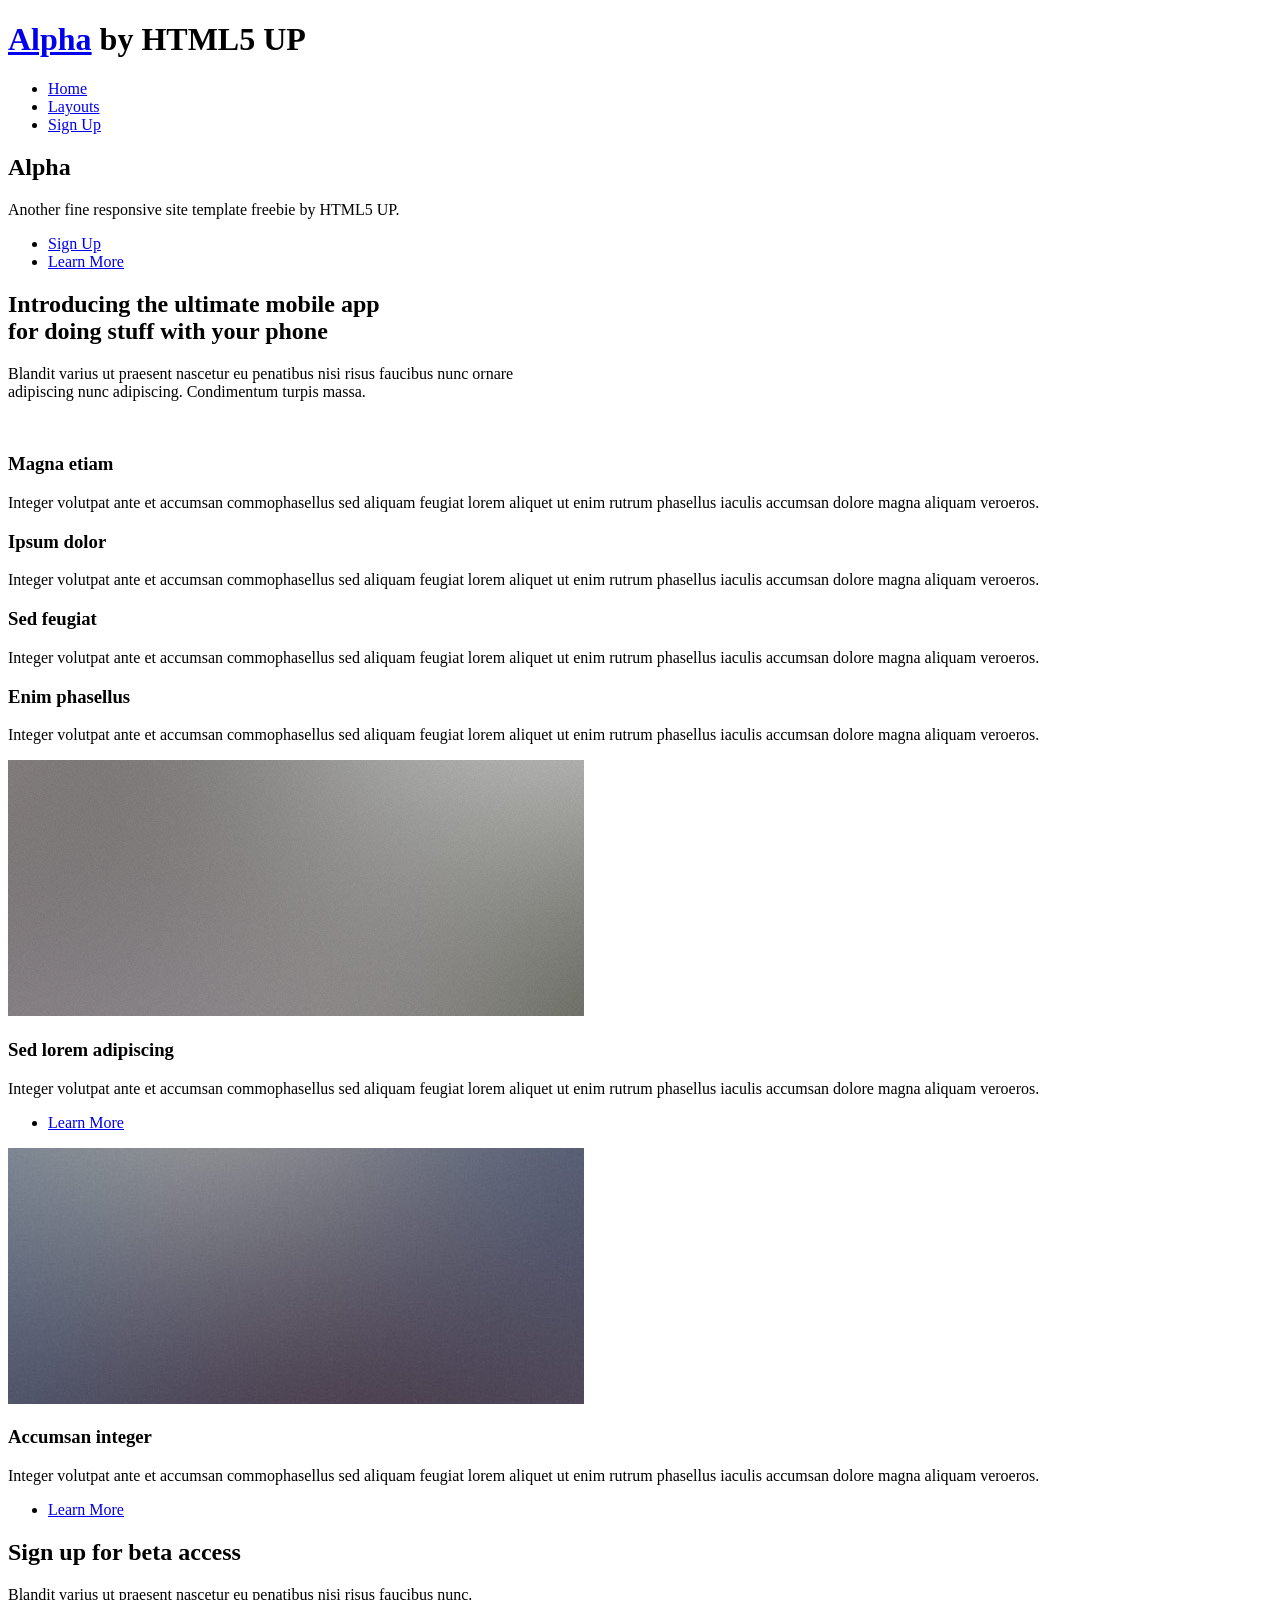
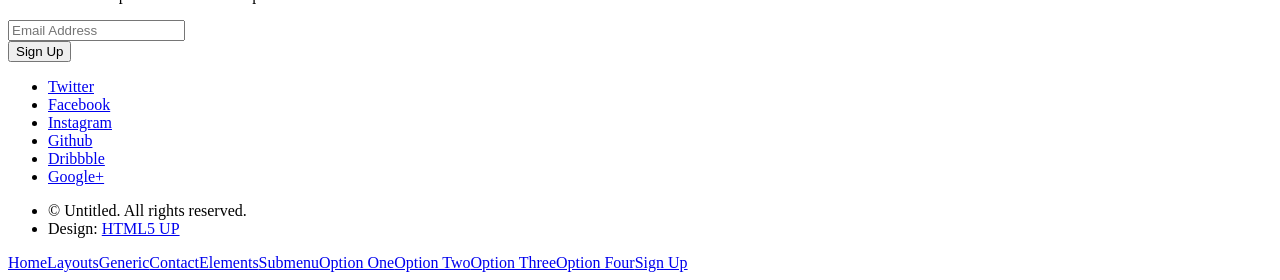
==== portfolio/index.html @ 576a25d3 "adds html5up template" ====
<!DOCTYPE HTML>
<!--
	Alpha by HTML5 UP
	html5up.net | @ajlkn
	Free for personal and commercial use under the CCA 3.0 license (html5up.net/license)
-->
<html>
	<head>
		<title>Alpha by HTML5 UP</title>
		<meta charset="utf-8" />
		<meta name="viewport" content="width=device-width, initial-scale=1, user-scalable=no" />
		<link rel="stylesheet" href="assets/css/main.css" />
	</head>
	<body class="landing is-preload">
		<div id="page-wrapper">

			<!-- Header -->
				<header id="header" class="alt">
					<h1><a href="index.html">Alpha</a> by HTML5 UP</h1>
					<nav id="nav">
						<ul>
							<li><a href="index.html">Home</a></li>
							<li>
								<a href="#" class="icon solid fa-angle-down">Layouts</a>
								<ul>
									<li><a href="generic.html">Generic</a></li>
									<li><a href="contact.html">Contact</a></li>
									<li><a href="elements.html">Elements</a></li>
									<li>
										<a href="#">Submenu</a>
										<ul>
											<li><a href="#">Option One</a></li>
											<li><a href="#">Option Two</a></li>
											<li><a href="#">Option Three</a></li>
											<li><a href="#">Option Four</a></li>
										</ul>
									</li>
								</ul>
							</li>
							<li><a href="#" class="button">Sign Up</a></li>
						</ul>
					</nav>
				</header>

			<!-- Banner -->
				<section id="banner">
					<h2>Alpha</h2>
					<p>Another fine responsive site template freebie by HTML5 UP.</p>
					<ul class="actions special">
						<li><a href="#" class="button primary">Sign Up</a></li>
						<li><a href="#" class="button">Learn More</a></li>
					</ul>
				</section>

			<!-- Main -->
				<section id="main" class="container">

					<section class="box special">
						<header class="major">
							<h2>Introducing the ultimate mobile app
							<br />
							for doing stuff with your phone</h2>
							<p>Blandit varius ut praesent nascetur eu penatibus nisi risus faucibus nunc ornare<br />
							adipiscing nunc adipiscing. Condimentum turpis massa.</p>
						</header>
						<span class="image featured"><img src="images/pic01.jpg" alt="" /></span>
					</section>

					<section class="box special features">
						<div class="features-row">
							<section>
								<span class="icon solid major fa-bolt accent2"></span>
								<h3>Magna etiam</h3>
								<p>Integer volutpat ante et accumsan commophasellus sed aliquam feugiat lorem aliquet ut enim rutrum phasellus iaculis accumsan dolore magna aliquam veroeros.</p>
							</section>
							<section>
								<span class="icon solid major fa-chart-area accent3"></span>
								<h3>Ipsum dolor</h3>
								<p>Integer volutpat ante et accumsan commophasellus sed aliquam feugiat lorem aliquet ut enim rutrum phasellus iaculis accumsan dolore magna aliquam veroeros.</p>
							</section>
						</div>
						<div class="features-row">
							<section>
								<span class="icon solid major fa-cloud accent4"></span>
								<h3>Sed feugiat</h3>
								<p>Integer volutpat ante et accumsan commophasellus sed aliquam feugiat lorem aliquet ut enim rutrum phasellus iaculis accumsan dolore magna aliquam veroeros.</p>
							</section>
							<section>
								<span class="icon solid major fa-lock accent5"></span>
								<h3>Enim phasellus</h3>
								<p>Integer volutpat ante et accumsan commophasellus sed aliquam feugiat lorem aliquet ut enim rutrum phasellus iaculis accumsan dolore magna aliquam veroeros.</p>
							</section>
						</div>
					</section>

					<div class="row">
						<div class="col-6 col-12-narrower">

							<section class="box special">
								<span class="image featured"><img src="images/pic02.jpg" alt="" /></span>
								<h3>Sed lorem adipiscing</h3>
								<p>Integer volutpat ante et accumsan commophasellus sed aliquam feugiat lorem aliquet ut enim rutrum phasellus iaculis accumsan dolore magna aliquam veroeros.</p>
								<ul class="actions special">
									<li><a href="#" class="button alt">Learn More</a></li>
								</ul>
							</section>

						</div>
						<div class="col-6 col-12-narrower">

							<section class="box special">
								<span class="image featured"><img src="images/pic03.jpg" alt="" /></span>
								<h3>Accumsan integer</h3>
								<p>Integer volutpat ante et accumsan commophasellus sed aliquam feugiat lorem aliquet ut enim rutrum phasellus iaculis accumsan dolore magna aliquam veroeros.</p>
								<ul class="actions special">
									<li><a href="#" class="button alt">Learn More</a></li>
								</ul>
							</section>

						</div>
					</div>

				</section>

			<!-- CTA -->
				<section id="cta">

					<h2>Sign up for beta access</h2>
					<p>Blandit varius ut praesent nascetur eu penatibus nisi risus faucibus nunc.</p>

					<form>
						<div class="row gtr-50 gtr-uniform">
							<div class="col-8 col-12-mobilep">
								<input type="email" name="email" id="email" placeholder="Email Address" />
							</div>
							<div class="col-4 col-12-mobilep">
								<input type="submit" value="Sign Up" class="fit" />
							</div>
						</div>
					</form>

				</section>

			<!-- Footer -->
				<footer id="footer">
					<ul class="icons">
						<li><a href="#" class="icon brands fa-twitter"><span class="label">Twitter</span></a></li>
						<li><a href="#" class="icon brands fa-facebook-f"><span class="label">Facebook</span></a></li>
						<li><a href="#" class="icon brands fa-instagram"><span class="label">Instagram</span></a></li>
						<li><a href="#" class="icon brands fa-github"><span class="label">Github</span></a></li>
						<li><a href="#" class="icon brands fa-dribbble"><span class="label">Dribbble</span></a></li>
						<li><a href="#" class="icon brands fa-google-plus"><span class="label">Google+</span></a></li>
					</ul>
					<ul class="copyright">
						<li>&copy; Untitled. All rights reserved.</li><li>Design: <a href="http://html5up.net">HTML5 UP</a></li>
					</ul>
				</footer>

		</div>

		<!-- Scripts -->
			<script src="assets/js/jquery.min.js"></script>
			<script src="assets/js/jquery.dropotron.min.js"></script>
			<script src="assets/js/jquery.scrollex.min.js"></script>
			<script src="assets/js/browser.min.js"></script>
			<script src="assets/js/breakpoints.min.js"></script>
			<script src="assets/js/util.js"></script>
			<script src="assets/js/main.js"></script>

	</body>
</html>
---- portfolio/assets/css/main.css ----
@import url("fontawesome-all.min.css");
@import url("https://fonts.googleapis.com/css?family=Source+Sans+Pro:300,400,300italic,400italic");

/*
	Alpha by HTML5 UP
	html5up.net | @ajlkn
	Free for personal and commercial use under the CCA 3.0 license (html5up.net/license)
*/

/* Reset */

/* Based on meyerweb.com/eric/tools/css/reset (v2.0 | 20110126 | License: public domain) */

	html, body, div, span, applet, object,
	iframe, h1, h2, h3, h4, h5, h6, p, blockquote,
	pre, a, abbr, acronym, address, big, cite,
	code, del, dfn, em, img, ins, kbd, q, s, samp,
	small, strike, strong, sub, sup, tt, var, b,
	u, i, center, dl, dt, dd, ol, ul, li, fieldset,
	form, label, legend, table, caption, tbody,
	tfoot, thead, tr, th, td, article, aside,
	canvas, details, embed, figure, figcaption,
	footer, header, hgroup, menu, nav, output, ruby,
	section, summary, time, mark, audio, video {
		margin: 0;
		padding: 0;
		border: 0;
		font-size: 100%;
		font: inherit;
		vertical-align: baseline;
	}

	article, aside, details, figcaption, figure,
	footer, header, hgroup, menu, nav, section {
		display: block;
	}

	body {
		line-height: 1;
	}

	ol, ul {
		list-style: none;
	}

	blockquote, q {
		quotes: none;
	}

		blockquote:before, blockquote:after, q:before, q:after {
			content: '';
			content: none;
		}

	table {
		border-collapse: collapse;
		border-spacing: 0;
	}

	body {
		-webkit-text-size-adjust: none;
	}

	mark {
		background-color: transparent;
		color: inherit;
	}

	input::-moz-focus-inner {
		border: 0;
		padding: 0;
	}

	input, select, textarea {
		-moz-appearance: none;
		-webkit-appearance: none;
		-ms-appearance: none;
		appearance: none;
	}

/* Basic */

	@-ms-viewport {
		width: device-width;
	}

	body {
		-ms-overflow-style: scrollbar;
	}

	@media screen and (max-width: 480px) {

		html, body {
			min-width: 320px;
		}

	}

	html {
		box-sizing: border-box;
	}

	*, *:before, *:after {
		box-sizing: inherit;
	}

	body {
		background: #f5f5f5;
	}

	body, input, select, textarea {
		color: #777;
		font-family: "Source Sans Pro", sans-serif;
		font-size: 16pt;
		font-weight: 300;
		line-height: 1.65em;
		letter-spacing: -0.015em;
	}

	a {
		-moz-transition: color 0.2s ease-in-out, border-bottom-color 0.2s ease-in-out;
		-webkit-transition: color 0.2s ease-in-out, border-bottom-color 0.2s ease-in-out;
		-ms-transition: color 0.2s ease-in-out, border-bottom-color 0.2s ease-in-out;
		transition: color 0.2s ease-in-out, border-bottom-color 0.2s ease-in-out;
		border-bottom: dotted 1px;
		color: #e89980;
		text-decoration: none;
	}

		a:hover {
			border-bottom-color: transparent;
		}

	strong, b {
		color: #646464;
		font-weight: 400;
	}

	em, i {
		font-style: italic;
	}

	p {
		margin: 0 0 2em 0;
	}

	h1, h2, h3, h4, h5, h6 {
		color: #646464;
		font-weight: 300;
		line-height: 1em;
		margin: 0 0 0.5em 0;
	}

		h1 a, h2 a, h3 a, h4 a, h5 a, h6 a {
			color: inherit;
			text-decoration: none;
		}

	h2 {
		font-size: 2.25em;
		line-height: 1.5em;
		letter-spacing: -0.035em;
	}

	h3 {
		font-size: 1.75em;
		line-height: 1.5em;
		letter-spacing: -0.025em;
	}

	h4 {
		font-size: 1.1em;
		line-height: 1.5em;
		letter-spacing: 0;
	}

	h5 {
		font-size: 0.9em;
		line-height: 1.5em;
		letter-spacing: 0;
	}

	h6 {
		font-size: 0.7em;
		line-height: 1.5em;
		letter-spacing: 0;
	}

	sub {
		font-size: 0.8em;
		position: relative;
		top: 0.5em;
	}

	sup {
		font-size: 0.8em;
		position: relative;
		top: -0.5em;
	}

	hr {
		border: 0;
		border-bottom: solid 2px #e5e5e5;
		margin: 2em 0;
	}

		hr.major {
			margin: 3em 0;
		}

	blockquote {
		border-left: solid 4px #e5e5e5;
		font-style: italic;
		margin: 0 0 2em 0;
		padding: 0.5em 0 0.5em 2em;
	}

	pre {
		-webkit-overflow-scrolling: touch;
		background: #f8f8f8;
		border-radius: 6px;
		border: solid 1px #e5e5e5;
		font-family: monospace;
		font-size: 0.9em;
		line-height: 1.75em;
		margin: 0 0 2em 0;
		overflow-x: auto;
		padding: 1em 1.5em;
	}

	code {
		background: #f8f8f8;
		border-radius: 6px;
		border: solid 1px #e5e5e5;
		font-family: monospace;
		font-size: 0.9em;
		margin: 0 0.25em;
		padding: 0.25em 0.65em;
	}

	.align-left {
		text-align: left;
	}

	.align-center {
		text-align: center;
	}

	.align-right {
		text-align: right;
	}

/* Row */

	.row {
		display: flex;
		flex-wrap: wrap;
		box-sizing: border-box;
		align-items: stretch;
	}

		.row > * {
			box-sizing: border-box;
		}

		.row.gtr-uniform > * > :last-child {
			margin-bottom: 0;
		}

		.row.aln-left {
			justify-content: flex-start;
		}

		.row.aln-center {
			justify-content: center;
		}

		.row.aln-right {
			justify-content: flex-end;
		}

		.row.aln-top {
			align-items: flex-start;
		}

		.row.aln-middle {
			align-items: center;
		}

		.row.aln-bottom {
			align-items: flex-end;
		}

		.row > .imp {
			order: -1;
		}

		.row > .col-1 {
			width: 8.33333%;
		}

		.row > .off-1 {
			margin-left: 8.33333%;
		}

		.row > .col-2 {
			width: 16.66667%;
		}

		.row > .off-2 {
			margin-left: 16.66667%;
		}

		.row > .col-3 {
			width: 25%;
		}

		.row > .off-3 {
			margin-left: 25%;
		}

		.row > .col-4 {
			width: 33.33333%;
		}

		.row > .off-4 {
			margin-left: 33.33333%;
		}

		.row > .col-5 {
			width: 41.66667%;
		}

		.row > .off-5 {
			margin-left: 41.66667%;
		}

		.row > .col-6 {
			width: 50%;
		}

		.row > .off-6 {
			margin-left: 50%;
		}

		.row > .col-7 {
			width: 58.33333%;
		}

		.row > .off-7 {
			margin-left: 58.33333%;
		}

		.row > .col-8 {
			width: 66.66667%;
		}

		.row > .off-8 {
			margin-left: 66.66667%;
		}

		.row > .col-9 {
			width: 75%;
		}

		.row > .off-9 {
			margin-left: 75%;
		}

		.row > .col-10 {
			width: 83.33333%;
		}

		.row > .off-10 {
			margin-left: 83.33333%;
		}

		.row > .col-11 {
			width: 91.66667%;
		}

		.row > .off-11 {
			margin-left: 91.66667%;
		}

		.row > .col-12 {
			width: 100%;
		}

		.row > .off-12 {
			margin-left: 100%;
		}

		.row.gtr-0 {
			margin-top: 0;
			margin-left: 0em;
		}

			.row.gtr-0 > * {
				padding: 0 0 0 0em;
			}

			.row.gtr-0.gtr-uniform {
				margin-top: 0em;
			}

				.row.gtr-0.gtr-uniform > * {
					padding-top: 0em;
				}

		.row.gtr-25 {
			margin-top: 0;
			margin-left: -0.5em;
		}

			.row.gtr-25 > * {
				padding: 0 0 0 0.5em;
			}

			.row.gtr-25.gtr-uniform {
				margin-top: -0.5em;
			}

				.row.gtr-25.gtr-uniform > * {
					padding-top: 0.5em;
				}

		.row.gtr-50 {
			margin-top: 0;
			margin-left: -1em;
		}

			.row.gtr-50 > * {
				padding: 0 0 0 1em;
			}

			.row.gtr-50.gtr-uniform {
				margin-top: -1em;
			}

				.row.gtr-50.gtr-uniform > * {
					padding-top: 1em;
				}

		.row {
			margin-top: 0;
			margin-left: -2em;
		}

			.row > * {
				padding: 0 0 0 2em;
			}

			.row.gtr-uniform {
				margin-top: -2em;
			}

				.row.gtr-uniform > * {
					padding-top: 2em;
				}

		.row.gtr-150 {
			margin-top: 0;
			margin-left: -3em;
		}

			.row.gtr-150 > * {
				padding: 0 0 0 3em;
			}

			.row.gtr-150.gtr-uniform {
				margin-top: -3em;
			}

				.row.gtr-150.gtr-uniform > * {
					padding-top: 3em;
				}

		.row.gtr-200 {
			margin-top: 0;
			margin-left: -4em;
		}

			.row.gtr-200 > * {
				padding: 0 0 0 4em;
			}

			.row.gtr-200.gtr-uniform {
				margin-top: -4em;
			}

				.row.gtr-200.gtr-uniform > * {
					padding-top: 4em;
				}

		@media screen and (max-width: 1680px) {

			.row {
				display: flex;
				flex-wrap: wrap;
				box-sizing: border-box;
				align-items: stretch;
			}

				.row > * {
					box-sizing: border-box;
				}

				.row.gtr-uniform > * > :last-child {
					margin-bottom: 0;
				}

				.row.aln-left {
					justify-content: flex-start;
				}

				.row.aln-center {
					justify-content: center;
				}

				.row.aln-right {
					justify-content: flex-end;
				}

				.row.aln-top {
					align-items: flex-start;
				}

				.row.aln-middle {
					align-items: center;
				}

				.row.aln-bottom {
					align-items: flex-end;
				}

				.row > .imp-wide {
					order: -1;
				}

				.row > .col-1-wide {
					width: 8.33333%;
				}

				.row > .off-1-wide {
					margin-left: 8.33333%;
				}

				.row > .col-2-wide {
					width: 16.66667%;
				}

				.row > .off-2-wide {
					margin-left: 16.66667%;
				}

				.row > .col-3-wide {
					width: 25%;
				}

				.row > .off-3-wide {
					margin-left: 25%;
				}

				.row > .col-4-wide {
					width: 33.33333%;
				}

				.row > .off-4-wide {
					margin-left: 33.33333%;
				}

				.row > .col-5-wide {
					width: 41.66667%;
				}

				.row > .off-5-wide {
					margin-left: 41.66667%;
				}

				.row > .col-6-wide {
					width: 50%;
				}

				.row > .off-6-wide {
					margin-left: 50%;
				}

				.row > .col-7-wide {
					width: 58.33333%;
				}

				.row > .off-7-wide {
					margin-left: 58.33333%;
				}

				.row > .col-8-wide {
					width: 66.66667%;
				}

				.row > .off-8-wide {
					margin-left: 66.66667%;
				}

				.row > .col-9-wide {
					width: 75%;
				}

				.row > .off-9-wide {
					margin-left: 75%;
				}

				.row > .col-10-wide {
					width: 83.33333%;
				}

				.row > .off-10-wide {
					margin-left: 83.33333%;
				}

				.row > .col-11-wide {
					width: 91.66667%;
				}

				.row > .off-11-wide {
					margin-left: 91.66667%;
				}

				.row > .col-12-wide {
					width: 100%;
				}

				.row > .off-12-wide {
					margin-left: 100%;
				}

				.row.gtr-0 {
					margin-top: 0;
					margin-left: 0em;
				}

					.row.gtr-0 > * {
						padding: 0 0 0 0em;
					}

					.row.gtr-0.gtr-uniform {
						margin-top: 0em;
					}

						.row.gtr-0.gtr-uniform > * {
							padding-top: 0em;
						}

				.row.gtr-25 {
					margin-top: 0;
					margin-left: -0.5em;
				}

					.row.gtr-25 > * {
						padding: 0 0 0 0.5em;
					}

					.row.gtr-25.gtr-uniform {
						margin-top: -0.5em;
					}

						.row.gtr-25.gtr-uniform > * {
							padding-top: 0.5em;
						}

				.row.gtr-50 {
					margin-top: 0;
					margin-left: -1em;
				}

					.row.gtr-50 > * {
						padding: 0 0 0 1em;
					}

					.row.gtr-50.gtr-uniform {
						margin-top: -1em;
					}

						.row.gtr-50.gtr-uniform > * {
							padding-top: 1em;
						}

				.row {
					margin-top: 0;
					margin-left: -2em;
				}

					.row > * {
						padding: 0 0 0 2em;
					}

					.row.gtr-uniform {
						margin-top: -2em;
					}

						.row.gtr-uniform > * {
							padding-top: 2em;
						}

				.row.gtr-150 {
					margin-top: 0;
					margin-left: -3em;
				}

					.row.gtr-150 > * {
						padding: 0 0 0 3em;
					}

					.row.gtr-150.gtr-uniform {
						margin-top: -3em;
					}

						.row.gtr-150.gtr-uniform > * {
							padding-top: 3em;
						}

				.row.gtr-200 {
					margin-top: 0;
					margin-left: -4em;
				}

					.row.gtr-200 > * {
						padding: 0 0 0 4em;
					}

					.row.gtr-200.gtr-uniform {
						margin-top: -4em;
					}

						.row.gtr-200.gtr-uniform > * {
							padding-top: 4em;
						}

		}

		@media screen and (max-width: 1280px) {

			.row {
				display: flex;
				flex-wrap: wrap;
				box-sizing: border-box;
				align-items: stretch;
			}

				.row > * {
					box-sizing: border-box;
				}

				.row.gtr-uniform > * > :last-child {
					margin-bottom: 0;
				}

				.row.aln-left {
					justify-content: flex-start;
				}

				.row.aln-center {
					justify-content: center;
				}

				.row.aln-right {
					justify-content: flex-end;
				}

				.row.aln-top {
					align-items: flex-start;
				}

				.row.aln-middle {
					align-items: center;
				}

				.row.aln-bottom {
					align-items: flex-end;
				}

				.row > .imp-normal {
					order: -1;
				}

				.row > .col-1-normal {
					width: 8.33333%;
				}

				.row > .off-1-normal {
					margin-left: 8.33333%;
				}

				.row > .col-2-normal {
					width: 16.66667%;
				}

				.row > .off-2-normal {
					margin-left: 16.66667%;
				}

				.row > .col-3-normal {
					width: 25%;
				}

				.row > .off-3-normal {
					margin-left: 25%;
				}

				.row > .col-4-normal {
					width: 33.33333%;
				}

				.row > .off-4-normal {
					margin-left: 33.33333%;
				}

				.row > .col-5-normal {
					width: 41.66667%;
				}

				.row > .off-5-normal {
					margin-left: 41.66667%;
				}

				.row > .col-6-normal {
					width: 50%;
				}

				.row > .off-6-normal {
					margin-left: 50%;
				}

				.row > .col-7-normal {
					width: 58.33333%;
				}

				.row > .off-7-normal {
					margin-left: 58.33333%;
				}

				.row > .col-8-normal {
					width: 66.66667%;
				}

				.row > .off-8-normal {
					margin-left: 66.66667%;
				}

				.row > .col-9-normal {
					width: 75%;
				}

				.row > .off-9-normal {
					margin-left: 75%;
				}

				.row > .col-10-normal {
					width: 83.33333%;
				}

				.row > .off-10-normal {
					margin-left: 83.33333%;
				}

				.row > .col-11-normal {
					width: 91.66667%;
				}

				.row > .off-11-normal {
					margin-left: 91.66667%;
				}

				.row > .col-12-normal {
					width: 100%;
				}

				.row > .off-12-normal {
					margin-left: 100%;
				}

				.row.gtr-0 {
					margin-top: 0;
					margin-left: 0em;
				}

					.row.gtr-0 > * {
						padding: 0 0 0 0em;
					}

					.row.gtr-0.gtr-uniform {
						margin-top: 0em;
					}

						.row.gtr-0.gtr-uniform > * {
							padding-top: 0em;
						}

				.row.gtr-25 {
					margin-top: 0;
					margin-left: -0.5em;
				}

					.row.gtr-25 > * {
						padding: 0 0 0 0.5em;
					}

					.row.gtr-25.gtr-uniform {
						margin-top: -0.5em;
					}

						.row.gtr-25.gtr-uniform > * {
							padding-top: 0.5em;
						}

				.row.gtr-50 {
					margin-top: 0;
					margin-left: -1em;
				}

					.row.gtr-50 > * {
						padding: 0 0 0 1em;
					}

					.row.gtr-50.gtr-uniform {
						margin-top: -1em;
					}

						.row.gtr-50.gtr-uniform > * {
							padding-top: 1em;
						}

				.row {
					margin-top: 0;
					margin-left: -2em;
				}

					.row > * {
						padding: 0 0 0 2em;
					}

					.row.gtr-uniform {
						margin-top: -2em;
					}

						.row.gtr-uniform > * {
							padding-top: 2em;
						}

				.row.gtr-150 {
					margin-top: 0;
					margin-left: -3em;
				}

					.row.gtr-150 > * {
						padding: 0 0 0 3em;
					}

					.row.gtr-150.gtr-uniform {
						margin-top: -3em;
					}

						.row.gtr-150.gtr-uniform > * {
							padding-top: 3em;
						}

				.row.gtr-200 {
					margin-top: 0;
					margin-left: -4em;
				}

					.row.gtr-200 > * {
						padding: 0 0 0 4em;
					}

					.row.gtr-200.gtr-uniform {
						margin-top: -4em;
					}

						.row.gtr-200.gtr-uniform > * {
							padding-top: 4em;
						}

		}

		@media screen and (max-width: 980px) {

			.row {
				display: flex;
				flex-wrap: wrap;
				box-sizing: border-box;
				align-items: stretch;
			}

				.row > * {
					box-sizing: border-box;
				}

				.row.gtr-uniform > * > :last-child {
					margin-bottom: 0;
				}

				.row.aln-left {
					justify-content: flex-start;
				}

				.row.aln-center {
					justify-content: center;
				}

				.row.aln-right {
					justify-content: flex-end;
				}

				.row.aln-top {
					align-items: flex-start;
				}

				.row.aln-middle {
					align-items: center;
				}

				.row.aln-bottom {
					align-items: flex-end;
				}

				.row > .imp-narrow {
					order: -1;
				}

				.row > .col-1-narrow {
					width: 8.33333%;
				}

				.row > .off-1-narrow {
					margin-left: 8.33333%;
				}

				.row > .col-2-narrow {
					width: 16.66667%;
				}

				.row > .off-2-narrow {
					margin-left: 16.66667%;
				}

				.row > .col-3-narrow {
					width: 25%;
				}

				.row > .off-3-narrow {
					margin-left: 25%;
				}

				.row > .col-4-narrow {
					width: 33.33333%;
				}

				.row > .off-4-narrow {
					margin-left: 33.33333%;
				}

				.row > .col-5-narrow {
					width: 41.66667%;
				}

				.row > .off-5-narrow {
					margin-left: 41.66667%;
				}

				.row > .col-6-narrow {
					width: 50%;
				}

				.row > .off-6-narrow {
					margin-left: 50%;
				}

				.row > .col-7-narrow {
					width: 58.33333%;
				}

				.row > .off-7-narrow {
					margin-left: 58.33333%;
				}

				.row > .col-8-narrow {
					width: 66.66667%;
				}

				.row > .off-8-narrow {
					margin-left: 66.66667%;
				}

				.row > .col-9-narrow {
					width: 75%;
				}

				.row > .off-9-narrow {
					margin-left: 75%;
				}

				.row > .col-10-narrow {
					width: 83.33333%;
				}

				.row > .off-10-narrow {
					margin-left: 83.33333%;
				}

				.row > .col-11-narrow {
					width: 91.66667%;
				}

				.row > .off-11-narrow {
					margin-left: 91.66667%;
				}

				.row > .col-12-narrow {
					width: 100%;
				}

				.row > .off-12-narrow {
					margin-left: 100%;
				}

				.row.gtr-0 {
					margin-top: 0;
					margin-left: 0em;
				}

					.row.gtr-0 > * {
						padding: 0 0 0 0em;
					}

					.row.gtr-0.gtr-uniform {
						margin-top: 0em;
					}

						.row.gtr-0.gtr-uniform > * {
							padding-top: 0em;
						}

				.row.gtr-25 {
					margin-top: 0;
					margin-left: -0.5em;
				}

					.row.gtr-25 > * {
						padding: 0 0 0 0.5em;
					}

					.row.gtr-25.gtr-uniform {
						margin-top: -0.5em;
					}

						.row.gtr-25.gtr-uniform > * {
							padding-top: 0.5em;
						}

				.row.gtr-50 {
					margin-top: 0;
					margin-left: -1em;
				}

					.row.gtr-50 > * {
						padding: 0 0 0 1em;
					}

					.row.gtr-50.gtr-uniform {
						margin-top: -1em;
					}

						.row.gtr-50.gtr-uniform > * {
							padding-top: 1em;
						}

				.row {
					margin-top: 0;
					margin-left: -2em;
				}

					.row > * {
						padding: 0 0 0 2em;
					}

					.row.gtr-uniform {
						margin-top: -2em;
					}

						.row.gtr-uniform > * {
							padding-top: 2em;
						}

				.row.gtr-150 {
					margin-top: 0;
					margin-left: -3em;
				}

					.row.gtr-150 > * {
						padding: 0 0 0 3em;
					}

					.row.gtr-150.gtr-uniform {
						margin-top: -3em;
					}

						.row.gtr-150.gtr-uniform > * {
							padding-top: 3em;
						}

				.row.gtr-200 {
					margin-top: 0;
					margin-left: -4em;
				}

					.row.gtr-200 > * {
						padding: 0 0 0 4em;
					}

					.row.gtr-200.gtr-uniform {
						margin-top: -4em;
					}

						.row.gtr-200.gtr-uniform > * {
							padding-top: 4em;
						}

		}

		@media screen and (max-width: 840px) {

			.row {
				display: flex;
				flex-wrap: wrap;
				box-sizing: border-box;
				align-items: stretch;
			}

				.row > * {
					box-sizing: border-box;
				}

				.row.gtr-uniform > * > :last-child {
					margin-bottom: 0;
				}

				.row.aln-left {
					justify-content: flex-start;
				}

				.row.aln-center {
					justify-content: center;
				}

				.row.aln-right {
					justify-content: flex-end;
				}

				.row.aln-top {
					align-items: flex-start;
				}

				.row.aln-middle {
					align-items: center;
				}

				.row.aln-bottom {
					align-items: flex-end;
				}

				.row > .imp-narrower {
					order: -1;
				}

				.row > .col-1-narrower {
					width: 8.33333%;
				}

				.row > .off-1-narrower {
					margin-left: 8.33333%;
				}

				.row > .col-2-narrower {
					width: 16.66667%;
				}

				.row > .off-2-narrower {
					margin-left: 16.66667%;
				}

				.row > .col-3-narrower {
					width: 25%;
				}

				.row > .off-3-narrower {
					margin-left: 25%;
				}

				.row > .col-4-narrower {
					width: 33.33333%;
				}

				.row > .off-4-narrower {
					margin-left: 33.33333%;
				}

				.row > .col-5-narrower {
					width: 41.66667%;
				}

				.row > .off-5-narrower {
					margin-left: 41.66667%;
				}

				.row > .col-6-narrower {
					width: 50%;
				}

				.row > .off-6-narrower {
					margin-left: 50%;
				}

				.row > .col-7-narrower {
					width: 58.33333%;
				}

				.row > .off-7-narrower {
					margin-left: 58.33333%;
				}

				.row > .col-8-narrower {
					width: 66.66667%;
				}

				.row > .off-8-narrower {
					margin-left: 66.66667%;
				}

				.row > .col-9-narrower {
					width: 75%;
				}

				.row > .off-9-narrower {
					margin-left: 75%;
				}

				.row > .col-10-narrower {
					width: 83.33333%;
				}

				.row > .off-10-narrower {
					margin-left: 83.33333%;
				}

				.row > .col-11-narrower {
					width: 91.66667%;
				}

				.row > .off-11-narrower {
					margin-left: 91.66667%;
				}

				.row > .col-12-narrower {
					width: 100%;
				}

				.row > .off-12-narrower {
					margin-left: 100%;
				}

				.row.gtr-0 {
					margin-top: 0;
					margin-left: 0em;
				}

					.row.gtr-0 > * {
						padding: 0 0 0 0em;
					}

					.row.gtr-0.gtr-uniform {
						margin-top: 0em;
					}

						.row.gtr-0.gtr-uniform > * {
							padding-top: 0em;
						}

				.row.gtr-25 {
					margin-top: 0;
					margin-left: -0.5em;
				}

					.row.gtr-25 > * {
						padding: 0 0 0 0.5em;
					}

					.row.gtr-25.gtr-uniform {
						margin-top: -0.5em;
					}

						.row.gtr-25.gtr-uniform > * {
							padding-top: 0.5em;
						}

				.row.gtr-50 {
					margin-top: 0;
					margin-left: -1em;
				}

					.row.gtr-50 > * {
						padding: 0 0 0 1em;
					}

					.row.gtr-50.gtr-uniform {
						margin-top: -1em;
					}

						.row.gtr-50.gtr-uniform > * {
							padding-top: 1em;
						}

				.row {
					margin-top: 0;
					margin-left: -2em;
				}

					.row > * {
						padding: 0 0 0 2em;
					}

					.row.gtr-uniform {
						margin-top: -2em;
					}

						.row.gtr-uniform > * {
							padding-top: 2em;
						}

				.row.gtr-150 {
					margin-top: 0;
					margin-left: -3em;
				}

					.row.gtr-150 > * {
						padding: 0 0 0 3em;
					}

					.row.gtr-150.gtr-uniform {
						margin-top: -3em;
					}

						.row.gtr-150.gtr-uniform > * {
							padding-top: 3em;
						}

				.row.gtr-200 {
					margin-top: 0;
					margin-left: -4em;
				}

					.row.gtr-200 > * {
						padding: 0 0 0 4em;
					}

					.row.gtr-200.gtr-uniform {
						margin-top: -4em;
					}

						.row.gtr-200.gtr-uniform > * {
							padding-top: 4em;
						}

		}

		@media screen and (max-width: 736px) {

			.row {
				display: flex;
				flex-wrap: wrap;
				box-sizing: border-box;
				align-items: stretch;
			}

				.row > * {
					box-sizing: border-box;
				}

				.row.gtr-uniform > * > :last-child {
					margin-bottom: 0;
				}

				.row.aln-left {
					justify-content: flex-start;
				}

				.row.aln-center {
					justify-content: center;
				}

				.row.aln-right {
					justify-content: flex-end;
				}

				.row.aln-top {
					align-items: flex-start;
				}

				.row.aln-middle {
					align-items: center;
				}

				.row.aln-bottom {
					align-items: flex-end;
				}

				.row > .imp-mobile {
					order: -1;
				}

				.row > .col-1-mobile {
					width: 8.33333%;
				}

				.row > .off-1-mobile {
					margin-left: 8.33333%;
				}

				.row > .col-2-mobile {
					width: 16.66667%;
				}

				.row > .off-2-mobile {
					margin-left: 16.66667%;
				}

				.row > .col-3-mobile {
					width: 25%;
				}

				.row > .off-3-mobile {
					margin-left: 25%;
				}

				.row > .col-4-mobile {
					width: 33.33333%;
				}

				.row > .off-4-mobile {
					margin-left: 33.33333%;
				}

				.row > .col-5-mobile {
					width: 41.66667%;
				}

				.row > .off-5-mobile {
					margin-left: 41.66667%;
				}

				.row > .col-6-mobile {
					width: 50%;
				}

				.row > .off-6-mobile {
					margin-left: 50%;
				}

				.row > .col-7-mobile {
					width: 58.33333%;
				}

				.row > .off-7-mobile {
					margin-left: 58.33333%;
				}

				.row > .col-8-mobile {
					width: 66.66667%;
				}

				.row > .off-8-mobile {
					margin-left: 66.66667%;
				}

				.row > .col-9-mobile {
					width: 75%;
				}

				.row > .off-9-mobile {
					margin-left: 75%;
				}

				.row > .col-10-mobile {
					width: 83.33333%;
				}

				.row > .off-10-mobile {
					margin-left: 83.33333%;
				}

				.row > .col-11-mobile {
					width: 91.66667%;
				}

				.row > .off-11-mobile {
					margin-left: 91.66667%;
				}

				.row > .col-12-mobile {
					width: 100%;
				}

				.row > .off-12-mobile {
					margin-left: 100%;
				}

				.row.gtr-0 {
					margin-top: 0;
					margin-left: 0em;
				}

					.row.gtr-0 > * {
						padding: 0 0 0 0em;
					}

					.row.gtr-0.gtr-uniform {
						margin-top: 0em;
					}

						.row.gtr-0.gtr-uniform > * {
							padding-top: 0em;
						}

				.row.gtr-25 {
					margin-top: 0;
					margin-left: -0.5em;
				}

					.row.gtr-25 > * {
						padding: 0 0 0 0.5em;
					}

					.row.gtr-25.gtr-uniform {
						margin-top: -0.5em;
					}

						.row.gtr-25.gtr-uniform > * {
							padding-top: 0.5em;
						}

				.row.gtr-50 {
					margin-top: 0;
					margin-left: -1em;
				}

					.row.gtr-50 > * {
						padding: 0 0 0 1em;
					}

					.row.gtr-50.gtr-uniform {
						margin-top: -1em;
					}

						.row.gtr-50.gtr-uniform > * {
							padding-top: 1em;
						}

				.row {
					margin-top: 0;
					margin-left: -2em;
				}

					.row > * {
						padding: 0 0 0 2em;
					}

					.row.gtr-uniform {
						margin-top: -2em;
					}

						.row.gtr-uniform > * {
							padding-top: 2em;
						}

				.row.gtr-150 {
					margin-top: 0;
					margin-left: -3em;
				}

					.row.gtr-150 > * {
						padding: 0 0 0 3em;
					}

					.row.gtr-150.gtr-uniform {
						margin-top: -3em;
					}

						.row.gtr-150.gtr-uniform > * {
							padding-top: 3em;
						}

				.row.gtr-200 {
					margin-top: 0;
					margin-left: -4em;
				}

					.row.gtr-200 > * {
						padding: 0 0 0 4em;
					}

					.row.gtr-200.gtr-uniform {
						margin-top: -4em;
					}

						.row.gtr-200.gtr-uniform > * {
							padding-top: 4em;
						}

		}

		@media screen and (max-width: 480px) {

			.row {
				display: flex;
				flex-wrap: wrap;
				box-sizing: border-box;
				align-items: stretch;
			}

				.row > * {
					box-sizing: border-box;
				}

				.row.gtr-uniform > * > :last-child {
					margin-bottom: 0;
				}

				.row.aln-left {
					justify-content: flex-start;
				}

				.row.aln-center {
					justify-content: center;
				}

				.row.aln-right {
					justify-content: flex-end;
				}

				.row.aln-top {
					align-items: flex-start;
				}

				.row.aln-middle {
					align-items: center;
				}

				.row.aln-bottom {
					align-items: flex-end;
				}

				.row > .imp-mobilep {
					order: -1;
				}

				.row > .col-1-mobilep {
					width: 8.33333%;
				}

				.row > .off-1-mobilep {
					margin-left: 8.33333%;
				}

				.row > .col-2-mobilep {
					width: 16.66667%;
				}

				.row > .off-2-mobilep {
					margin-left: 16.66667%;
				}

				.row > .col-3-mobilep {
					width: 25%;
				}

				.row > .off-3-mobilep {
					margin-left: 25%;
				}

				.row > .col-4-mobilep {
					width: 33.33333%;
				}

				.row > .off-4-mobilep {
					margin-left: 33.33333%;
				}

				.row > .col-5-mobilep {
					width: 41.66667%;
				}

				.row > .off-5-mobilep {
					margin-left: 41.66667%;
				}

				.row > .col-6-mobilep {
					width: 50%;
				}

				.row > .off-6-mobilep {
					margin-left: 50%;
				}

				.row > .col-7-mobilep {
					width: 58.33333%;
				}

				.row > .off-7-mobilep {
					margin-left: 58.33333%;
				}

				.row > .col-8-mobilep {
					width: 66.66667%;
				}

				.row > .off-8-mobilep {
					margin-left: 66.66667%;
				}

				.row > .col-9-mobilep {
					width: 75%;
				}

				.row > .off-9-mobilep {
					margin-left: 75%;
				}

				.row > .col-10-mobilep {
					width: 83.33333%;
				}

				.row > .off-10-mobilep {
					margin-left: 83.33333%;
				}

				.row > .col-11-mobilep {
					width: 91.66667%;
				}

				.row > .off-11-mobilep {
					margin-left: 91.66667%;
				}

				.row > .col-12-mobilep {
					width: 100%;
				}

				.row > .off-12-mobilep {
					margin-left: 100%;
				}

				.row.gtr-0 {
					margin-top: 0;
					margin-left: 0em;
				}

					.row.gtr-0 > * {
						padding: 0 0 0 0em;
					}

					.row.gtr-0.gtr-uniform {
						margin-top: 0em;
					}

						.row.gtr-0.gtr-uniform > * {
							padding-top: 0em;
						}

				.row.gtr-25 {
					margin-top: 0;
					margin-left: -0.5em;
				}

					.row.gtr-25 > * {
						padding: 0 0 0 0.5em;
					}

					.row.gtr-25.gtr-uniform {
						margin-top: -0.5em;
					}

						.row.gtr-25.gtr-uniform > * {
							padding-top: 0.5em;
						}

				.row.gtr-50 {
					margin-top: 0;
					margin-left: -1em;
				}

					.row.gtr-50 > * {
						padding: 0 0 0 1em;
					}

					.row.gtr-50.gtr-uniform {
						margin-top: -1em;
					}

						.row.gtr-50.gtr-uniform > * {
							padding-top: 1em;
						}

				.row {
					margin-top: 0;
					margin-left: -2em;
				}

					.row > * {
						padding: 0 0 0 2em;
					}

					.row.gtr-uniform {
						margin-top: -2em;
					}

						.row.gtr-uniform > * {
							padding-top: 2em;
						}

				.row.gtr-150 {
					margin-top: 0;
					margin-left: -3em;
				}

					.row.gtr-150 > * {
						padding: 0 0 0 3em;
					}

					.row.gtr-150.gtr-uniform {
						margin-top: -3em;
					}

						.row.gtr-150.gtr-uniform > * {
							padding-top: 3em;
						}

				.row.gtr-200 {
					margin-top: 0;
					margin-left: -4em;
				}

					.row.gtr-200 > * {
						padding: 0 0 0 4em;
					}

					.row.gtr-200.gtr-uniform {
						margin-top: -4em;
					}

						.row.gtr-200.gtr-uniform > * {
							padding-top: 4em;
						}

		}

/* Container */

	.container {
		margin: 0 auto;
		max-width: calc(100% - 5em);
		width: 60em;
	}

		.container.xsmall {
			width: 15em;
		}

		.container.small {
			width: 30em;
		}

		.container.medium {
			width: 45em;
		}

		.container.large {
			width: 75em;
		}

		.container.xlarge {
			width: 90em;
		}

		.container.max {
			width: 100%;
		}

		@media screen and (max-width: 840px) {

			.container {
				width: 100% !important;
			}

		}

		@media screen and (max-width: 736px) {

			.container {
				max-width: 100%;
			}

		}

/* Section/Article */

	section.special, article.special {
		text-align: center;
	}

	header p {
		color: #999;
		position: relative;
		margin: 0 0 1.5em 0;
		font-style: italic;
	}

	header h2 + p {
		font-size: 1.25em;
		margin-top: -1em;
		line-height: 1.5em;
	}

	header h3 + p {
		font-size: 1.1em;
		margin-top: -0.85em;
		line-height: 1.5em;
	}

	header h4 + p,
	header h5 + p,
	header h6 + p {
		font-size: 0.8em;
		margin-top: -0.5em;
		line-height: 1.5em;
	}

	header.major {
		padding: 1em 0;
		text-align: center;
	}

		header.major h2 {
			margin: 0;
		}

		header.major p {
			display: inline-block;
			border-top: solid 2px #e5e5e5;
			color: #777;
			margin: 1.5em 0 0 0;
			padding: 1.5em 0 0 0;
			font-style: normal;
		}

/* Form */

	form {
		margin: 0 0 2em 0;
	}

	label {
		color: #646464;
		display: block;
		font-size: 0.9em;
		font-weight: 300;
		margin: 0 0 1em 0;
	}

	input[type="text"],
	input[type="password"],
	input[type="email"],
	select,
	textarea {
		-moz-appearance: none;
		-webkit-appearance: none;
		-ms-appearance: none;
		appearance: none;
		background-color: #f8f8f8;
		border-radius: 6px;
		border: solid 1px #e5e5e5;
		color: inherit;
		display: block;
		outline: 0;
		padding: 0 1em;
		text-decoration: none;
		width: 100%;
	}

		input[type="text"]:invalid,
		input[type="password"]:invalid,
		input[type="email"]:invalid,
		select:invalid,
		textarea:invalid {
			box-shadow: none;
		}

		input[type="text"]:focus,
		input[type="password"]:focus,
		input[type="email"]:focus,
		select:focus,
		textarea:focus {
			border-color: #e89980;
			box-shadow: 0 0 0 2px #e89980;
		}

	select {
		background-image: url("data:image/svg+xml;charset=utf8,%3Csvg xmlns='http://www.w3.org/2000/svg' width='40' height='40' preserveAspectRatio='none' viewBox='0 0 40 40'%3E%3Cpath d='M9.4,12.3l10.4,10.4l10.4-10.4c0.2-0.2,0.5-0.4,0.9-0.4c0.3,0,0.6,0.1,0.9,0.4l3.3,3.3c0.2,0.2,0.4,0.5,0.4,0.9 c0,0.4-0.1,0.6-0.4,0.9L20.7,31.9c-0.2,0.2-0.5,0.4-0.9,0.4c-0.3,0-0.6-0.1-0.9-0.4L4.3,17.3c-0.2-0.2-0.4-0.5-0.4-0.9 c0-0.4,0.1-0.6,0.4-0.9l3.3-3.3c0.2-0.2,0.5-0.4,0.9-0.4S9.1,12.1,9.4,12.3z' fill='%23e5e5e5' /%3E%3C/svg%3E");
		background-size: 1.25em;
		background-repeat: no-repeat;
		background-position: calc(100% - 1em) center;
		height: 3em;
		padding-right: 3em;
		text-overflow: ellipsis;
	}

		select option {
			color: #777;
			background-color: #f5f5f5;
		}

		select:focus::-ms-value {
			background-color: transparent;
		}

		select::-ms-expand {
			display: none;
		}

	input[type="text"],
	input[type="password"],
	input[type="email"],
	select {
		height: 3em;
	}

	textarea {
		padding: 0.75em 1em;
	}

	input[type="checkbox"],
	input[type="radio"] {
		-moz-appearance: none;
		-webkit-appearance: none;
		-ms-appearance: none;
		appearance: none;
		display: block;
		float: left;
		margin-right: -2em;
		opacity: 0;
		width: 1em;
		z-index: -1;
	}

		input[type="checkbox"] + label,
		input[type="radio"] + label {
			text-decoration: none;
			color: #777;
			cursor: pointer;
			display: inline-block;
			font-size: 1em;
			font-weight: 300;
			padding-left: 2.55em;
			padding-right: 0.75em;
			position: relative;
		}

			input[type="checkbox"] + label:before,
			input[type="radio"] + label:before {
				-moz-osx-font-smoothing: grayscale;
				-webkit-font-smoothing: antialiased;
				display: inline-block;
				font-style: normal;
				font-variant: normal;
				text-rendering: auto;
				line-height: 1;
				text-transform: none !important;
				font-family: 'Font Awesome 5 Free';
				font-weight: 900;
			}

			input[type="checkbox"] + label:before,
			input[type="radio"] + label:before {
				background: #f8f8f8;
				border-radius: 6px;
				border: solid 1px #e5e5e5;
				content: '';
				display: inline-block;
				font-size: 0.8em;
				height: 2.25em;
				left: 0;
				line-height: 2.25em;
				position: absolute;
				text-align: center;
				top: 0;
				width: 2.25em;
			}

		input[type="checkbox"]:checked + label:before,
		input[type="radio"]:checked + label:before {
			background: #666;
			border-color: #666;
			color: #ffffff;
			content: '\f00c';
		}

		input[type="checkbox"]:focus + label:before,
		input[type="radio"]:focus + label:before {
			border-color: #e89980;
			box-shadow: 0 0 0 1px #e89980;
		}

	input[type="checkbox"] + label:before {
		border-radius: 6px;
	}

	input[type="radio"] + label:before {
		border-radius: 100%;
	}

	::-webkit-input-placeholder {
		color: #999 !important;
		opacity: 1.0;
	}

	:-moz-placeholder {
		color: #999 !important;
		opacity: 1.0;
	}

	::-moz-placeholder {
		color: #999 !important;
		opacity: 1.0;
	}

	:-ms-input-placeholder {
		color: #999 !important;
		opacity: 1.0;
	}

/* Box */

	.box {
		background: #fff;
		border-radius: 6px;
		box-shadow: 0 2px 0 0 #e5e5e5;
		margin: 0 0 2em 0;
		padding: 3em;
	}

		.box > :last-child {
			margin-bottom: 0;
		}

		.box.alt {
			background: none !important;
			border-radius: 0 !important;
			box-shadow: none !important;
			margin: 0 0 2em 0;
			padding: 0 !important;
		}

		.box.features .features-row {
			border-top: solid 2px #e5e5e5;
			position: relative;
		}

			.box.features .features-row:after {
				clear: both;
				content: '';
				display: block;
			}

			.box.features .features-row section {
				float: left;
				padding: 3em;
				width: 50%;
			}

				.box.features .features-row section :last-child {
					margin-bottom: 0;
				}

				.box.features .features-row section:nth-child(2n) {
					padding-right: 0;
				}

					.box.features .features-row section:nth-child(2n):before {
						background: #e5e5e5;
						content: '';
						display: block;
						height: 100%;
						margin-left: -3em;
						position: absolute;
						top: 0;
						width: 2px;
					}

				.box.features .features-row section:nth-child(2n-1) {
					padding-left: 0;
				}

			.box.features .features-row:first-child {
				border-top: 0;
			}

				.box.features .features-row:first-child section {
					padding-top: 0;
				}

			.box.features .features-row:last-child {
				padding-bottom: 0;
			}

				.box.features .features-row:last-child section {
					padding-bottom: 0;
				}

		.box.special {
			text-align: center;
		}

		.box .image.featured {
			border-radius: 0;
			display: block;
			margin: 3em 0 3em -3em;
			position: relative;
			width: calc(100% + 6em);
		}

			.box .image.featured img {
				border-radius: 0;
				display: block;
				width: 100%;
			}

			.box .image.featured:first-child {
				border-radius: 6px 6px 0 0;
				margin-bottom: 3em;
				margin-top: -3em;
			}

				.box .image.featured:first-child img {
					border-radius: 6px 6px 0 0;
				}

			.box .image.featured:last-child {
				border-radius: 0 0 6px 6px;
				margin-bottom: -3em;
				margin-top: 3em;
			}

				.box .image.featured:last-child img {
					border-radius: 0 0 6px 6px;
				}

/* Icon */

	.icon {
		text-decoration: none;
		border-bottom: none;
		position: relative;
	}

		.icon:before {
			-moz-osx-font-smoothing: grayscale;
			-webkit-font-smoothing: antialiased;
			display: inline-block;
			font-style: normal;
			font-variant: normal;
			text-rendering: auto;
			line-height: 1;
			text-transform: none !important;
			font-family: 'Font Awesome 5 Free';
			font-weight: 400;
		}

		.icon > .label {
			display: none;
		}

		.icon:before {
			line-height: inherit;
		}

		.icon.solid:before {
			font-weight: 900;
		}

		.icon.brands:before {
			font-family: 'Font Awesome 5 Brands';
		}

		.icon.major {
			background: #666;
			border-radius: 100%;
			color: #ffffff;
			cursor: default;
			display: inline-block;
			height: 5.5em;
			line-height: 5.5em;
			margin: 0 0 2em 0;
			width: 5.5em;
		}

			.icon.major:before {
				font-size: 2.5em;
			}

			.icon.major.accent1 {
				background: #666;
				color: #ffffff;
			}

			.icon.major.accent2 {
				background: #e89980;
				color: #ffffff;
			}

			.icon.major.accent3 {
				background: #7fcdb8;
				color: #ffffff;
			}

			.icon.major.accent4 {
				background: #90b0ba;
				color: #ffffff;
			}

			.icon.major.accent5 {
				background: #e5cb95;
				color: #ffffff;
			}

/* Image */

	.image {
		border-radius: 6px;
		border: 0;
		display: inline-block;
		position: relative;
	}

		.image img {
			border-radius: 6px;
			display: block;
		}

		.image.left {
			float: left;
			padding: 0 1.5em 1em 0;
			top: 0.25em;
		}

		.image.right {
			float: right;
			padding: 0 0 1em 1.5em;
			top: 0.25em;
		}

		.image.fit {
			display: block;
			margin: 0 0 2em 0;
			width: 100%;
		}

			.image.fit img {
				display: block;
				width: 100%;
			}

/* List */

	ol {
		list-style: decimal;
		margin: 0 0 2em 0;
		padding-left: 1.25em;
	}

		ol li {
			padding-left: 0.25em;
		}

	ul {
		list-style: disc;
		margin: 0 0 2em 0;
		padding-left: 1em;
	}

		ul li {
			padding-left: 0.5em;
		}

		ul.alt {
			list-style: none;
			padding-left: 0;
		}

			ul.alt li {
				border-top: solid 1px #e5e5e5;
				padding: 0.5em 0;
			}

				ul.alt li:first-child {
					border-top: 0;
					padding-top: 0;
				}

		ul.icons {
			cursor: default;
			list-style: none;
			padding-left: 0;
		}

			ul.icons li {
				display: inline-block;
				padding: 0 1.25em 0 0;
			}

				ul.icons li:last-child {
					padding-right: 0;
				}

				ul.icons li .icon {
					color: inherit;
				}

					ul.icons li .icon:before {
						font-size: 1.75em;
					}

	dl {
		margin: 0 0 2em 0;
	}

/* Actions */

	ul.actions {
		display: -moz-flex;
		display: -webkit-flex;
		display: -ms-flex;
		display: flex;
		cursor: default;
		list-style: none;
		margin-left: -1em;
		padding-left: 0;
	}

		ul.actions li {
			padding: 0 0 0 1em;
			vertical-align: middle;
		}

		ul.actions.special {
			-moz-justify-content: center;
			-webkit-justify-content: center;
			-ms-justify-content: center;
			justify-content: center;
			width: 100%;
			margin-left: 0;
		}

			ul.actions.special li:first-child {
				padding-left: 0;
			}

		ul.actions.stacked {
			-moz-flex-direction: column;
			-webkit-flex-direction: column;
			-ms-flex-direction: column;
			flex-direction: column;
			margin-left: 0;
		}

			ul.actions.stacked li {
				padding: 1.3em 0 0 0;
			}

				ul.actions.stacked li:first-child {
					padding-top: 0;
				}

		ul.actions.fit {
			width: calc(100% + 1em);
		}

			ul.actions.fit li {
				-moz-flex-grow: 1;
				-webkit-flex-grow: 1;
				-ms-flex-grow: 1;
				flex-grow: 1;
				-moz-flex-shrink: 1;
				-webkit-flex-shrink: 1;
				-ms-flex-shrink: 1;
				flex-shrink: 1;
				width: 100%;
			}

				ul.actions.fit li > * {
					width: 100%;
				}

			ul.actions.fit.stacked {
				width: 100%;
			}

		@media screen and (max-width: 480px) {

			ul.actions:not(.fixed) {
				-moz-flex-direction: column;
				-webkit-flex-direction: column;
				-ms-flex-direction: column;
				flex-direction: column;
				margin-left: 0;
				width: 100% !important;
			}

				ul.actions:not(.fixed) li {
					-moz-flex-grow: 1;
					-webkit-flex-grow: 1;
					-ms-flex-grow: 1;
					flex-grow: 1;
					-moz-flex-shrink: 1;
					-webkit-flex-shrink: 1;
					-ms-flex-shrink: 1;
					flex-shrink: 1;
					padding: 1em 0 0 0;
					text-align: center;
					width: 100%;
				}

					ul.actions:not(.fixed) li > * {
						width: 100%;
					}

					ul.actions:not(.fixed) li:first-child {
						padding-top: 0;
					}

					ul.actions:not(.fixed) li input[type="submit"],
					ul.actions:not(.fixed) li input[type="reset"],
					ul.actions:not(.fixed) li input[type="button"],
					ul.actions:not(.fixed) li button,
					ul.actions:not(.fixed) li .button {
						width: 100%;
					}

						ul.actions:not(.fixed) li input[type="submit"].icon:before,
						ul.actions:not(.fixed) li input[type="reset"].icon:before,
						ul.actions:not(.fixed) li input[type="button"].icon:before,
						ul.actions:not(.fixed) li button.icon:before,
						ul.actions:not(.fixed) li .button.icon:before {
							margin-left: -0.5em;
						}

		}

/* Table */

	.table-wrapper {
		-webkit-overflow-scrolling: touch;
		overflow-x: auto;
	}

	table {
		margin: 0 0 2em 0;
		width: 100%;
	}

		table tbody tr {
			border: solid 1px #e5e5e5;
			border-left: 0;
			border-right: 0;
		}

			table tbody tr:nth-child(2n + 1) {
				background-color: #f8f8f8;
			}

		table td {
			padding: 0.75em 0.75em;
		}

		table th {
			color: #646464;
			font-size: 0.9em;
			font-weight: 300;
			padding: 0 0.75em 0.75em 0.75em;
			text-align: left;
		}

		table thead {
			border-bottom: solid 2px #e5e5e5;
		}

		table tfoot {
			border-top: solid 2px #e5e5e5;
		}

		table.alt {
			border-collapse: separate;
		}

			table.alt tbody tr td {
				border: solid 1px #e5e5e5;
				border-left-width: 0;
				border-top-width: 0;
			}

				table.alt tbody tr td:first-child {
					border-left-width: 1px;
				}

			table.alt tbody tr:first-child td {
				border-top-width: 1px;
			}

			table.alt thead {
				border-bottom: 0;
			}

			table.alt tfoot {
				border-top: 0;
			}

/* Button */

	input[type="submit"],
	input[type="reset"],
	input[type="button"],
	.button {
		-moz-appearance: none;
		-webkit-appearance: none;
		-ms-appearance: none;
		appearance: none;
		-moz-transition: background-color 0.2s ease-in-out, color 0.2s ease-in-out;
		-webkit-transition: background-color 0.2s ease-in-out, color 0.2s ease-in-out;
		-ms-transition: background-color 0.2s ease-in-out, color 0.2s ease-in-out;
		transition: background-color 0.2s ease-in-out, color 0.2s ease-in-out;
		background-color: #666;
		border-radius: 6px;
		border: 0;
		color: #ffffff;
		cursor: pointer;
		display: inline-block;
		font-weight: 400;
		height: 3em;
		line-height: 3em;
		padding: 0 2em;
		text-align: center;
		text-decoration: none;
		white-space: nowrap;
	}

		input[type="submit"]:hover,
		input[type="reset"]:hover,
		input[type="button"]:hover,
		.button:hover {
			background-color: #737373;
		}

		input[type="submit"]:active,
		input[type="reset"]:active,
		input[type="button"]:active,
		.button:active {
			background-color: #595959;
		}

		input[type="submit"].icon,
		input[type="reset"].icon,
		input[type="button"].icon,
		.button.icon {
			padding-left: 1.35em;
		}

			input[type="submit"].icon:before,
			input[type="reset"].icon:before,
			input[type="button"].icon:before,
			.button.icon:before {
				margin-right: 0.5em;
			}

		input[type="submit"].fit,
		input[type="reset"].fit,
		input[type="button"].fit,
		.button.fit {
			width: 100%;
		}

		input[type="submit"].small,
		input[type="reset"].small,
		input[type="button"].small,
		.button.small {
			font-size: 0.8em;
			height: 2.7em;
			line-height: 2.7em;
		}

		input[type="submit"].large,
		input[type="reset"].large,
		input[type="button"].large,
		.button.large {
			font-size: 1.25em;
			height: 2.7em;
			line-height: 2.7em;
		}

		input[type="submit"].alt,
		input[type="reset"].alt,
		input[type="button"].alt,
		.button.alt {
			background-color: transparent;
			box-shadow: inset 0 0 0 2px #e5e5e5;
			color: #777;
		}

			input[type="submit"].alt:hover,
			input[type="reset"].alt:hover,
			input[type="button"].alt:hover,
			.button.alt:hover {
				background-color: #f8f8f8;
			}

			input[type="submit"].alt:active,
			input[type="reset"].alt:active,
			input[type="button"].alt:active,
			.button.alt:active {
				background-color: #f0f0f0;
			}

			input[type="submit"].alt.icon:before,
			input[type="reset"].alt.icon:before,
			input[type="button"].alt.icon:before,
			.button.alt.icon:before {
				color: #999;
			}

		input[type="submit"].primary,
		input[type="reset"].primary,
		input[type="button"].primary,
		.button.primary {
			background-color: #e89980;
			color: #ffffff !important;
		}

			input[type="submit"].primary:hover,
			input[type="reset"].primary:hover,
			input[type="button"].primary:hover,
			.button.primary:hover {
				background-color: #ecaa96;
			}

			input[type="submit"].primary:active,
			input[type="reset"].primary:active,
			input[type="button"].primary:active,
			.button.primary:active {
				background-color: #e4886a;
			}

		input[type="submit"].disabled, input[type="submit"]:disabled,
		input[type="reset"].disabled,
		input[type="reset"]:disabled,
		input[type="button"].disabled,
		input[type="button"]:disabled,
		.button.disabled,
		.button:disabled {
			background-color: #777 !important;
			box-shadow: inset 0 -0.15em 0 0 rgba(0, 0, 0, 0.15);
			color: #f5f5f5 !important;
			cursor: default;
			opacity: 0.25;
		}

/* Header */

	#page-wrapper {
		padding-top: 3em;
	}

	body.landing #page-wrapper {
		padding-top: 0;
	}

	@-moz-keyframes reveal-header {
		0% {
			top: -5em;
		}

		100% {
			top: 0;
		}
	}

	@-webkit-keyframes reveal-header {
		0% {
			top: -5em;
		}

		100% {
			top: 0;
		}
	}

	@-ms-keyframes reveal-header {
		0% {
			top: -5em;
		}

		100% {
			top: 0;
		}
	}

	@keyframes reveal-header {
		0% {
			top: -5em;
		}

		100% {
			top: 0;
		}
	}

	#header {
		background: #444;
		color: #bbb;
		cursor: default;
		height: 3.25em;
		left: 0;
		line-height: 3.25em;
		position: fixed;
		top: 0;
		width: 100%;
		z-index: 10000;
	}

		#header h1 {
			color: inherit;
			height: inherit;
			left: 1.25em;
			line-height: inherit;
			margin: 0;
			padding: 0;
			position: absolute;
			top: 0;
		}

			#header h1 a {
				color: #fff;
				font-weight: 400;
				border: 0;
			}

		#header nav {
			height: inherit;
			line-height: inherit;
			position: absolute;
			right: 0.75em;
			top: 0;
			vertical-align: middle;
		}

			#header nav > ul {
				list-style: none;
				margin: 0;
				padding-left: 0;
			}

				#header nav > ul > li {
					display: inline-block;
					padding-left: 0;
				}

					#header nav > ul > li > ul {
						display: none;
					}

					#header nav > ul > li a {
						display: inline-block;
						height: 2em;
						line-height: 1.95em;
						padding: 0 1em;
						border-radius: 6px;
					}

					#header nav > ul > li a:not(.button) {
						color: #fff;
						display: inline-block;
						text-decoration: none;
						border: 0;
					}

						#header nav > ul > li a:not(.button).icon:before {
							color: #999;
							margin-right: 0.5em;
						}

					#header nav > ul > li:first-child {
						margin-left: 0;
					}

					#header nav > ul > li.active a:not(.button) {
						background-color: rgba(153, 153, 153, 0.25);
					}

					#header nav > ul > li .button {
						margin: 0 0 0 0.5em;
						position: relative;
					}

		#header input[type="submit"],
		#header input[type="reset"],
		#header input[type="button"],
		#header .button {
			background-color: transparent;
			box-shadow: inset 0 0 0 2px #999;
			color: #fff;
		}

			#header input[type="submit"]:hover,
			#header input[type="reset"]:hover,
			#header input[type="button"]:hover,
			#header .button:hover {
				background-color: rgba(153, 153, 153, 0.25);
			}

			#header input[type="submit"]:active,
			#header input[type="reset"]:active,
			#header input[type="button"]:active,
			#header .button:active {
				background-color: rgba(153, 153, 153, 0.5);
			}

		#header .container {
			position: relative;
		}

			#header .container h1 {
				left: 0;
			}

			#header .container nav {
				right: 0;
			}

		#header.reveal {
			-moz-animation: reveal-header 0.5s;
			-webkit-animation: reveal-header 0.5s;
			-ms-animation: reveal-header 0.5s;
			animation: reveal-header 0.5s;
		}

		#header.alt {
			-moz-animation: none;
			-webkit-animation: none;
			-ms-animation: none;
			animation: none;
			background: none;
			color: rgba(255, 255, 255, 0.75);
			position: absolute;
		}

			#header.alt nav > ul > li a:not(.button).icon:before {
				color: rgba(255, 255, 255, 0.75);
			}

			#header.alt nav > ul > li.active a:not(.button) {
				background-color: rgba(255, 255, 255, 0.2);
			}

			#header.alt input[type="submit"],
			#header.alt input[type="reset"],
			#header.alt input[type="button"],
			#header.alt .button {
				box-shadow: inset 0 0 0 2px rgba(255, 255, 255, 0.5);
			}

				#header.alt input[type="submit"]:hover,
				#header.alt input[type="reset"]:hover,
				#header.alt input[type="button"]:hover,
				#header.alt .button:hover {
					background-color: rgba(255, 255, 255, 0.1);
				}

				#header.alt input[type="submit"]:active,
				#header.alt input[type="reset"]:active,
				#header.alt input[type="button"]:active,
				#header.alt .button:active {
					background-color: rgba(255, 255, 255, 0.2);
				}

	.dropotron {
		background: #fff;
		border-radius: 6px;
		box-shadow: 0 2px 0 0 rgba(0, 0, 0, 0.065), inset 0 -1px 0 0 #fff, inset 0 0 0 1px rgba(229, 229, 229, 0.5);
		list-style: none;
		margin: calc(-0.5em + 1px) 0 0 1px;
		padding: 0.5em 0;
		width: 11em;
	}

		.dropotron li {
			padding: 0;
		}

			.dropotron li a, .dropotron li span {
				-moz-transition: none;
				-webkit-transition: none;
				-ms-transition: none;
				transition: none;
				border: 0;
				border-top: solid 1px #f2f2f2;
				color: inherit;
				display: block;
				padding: 0.15em 1em;
			}

			.dropotron li:first-child > a, .dropotron li:first-child > span {
				border-top: 0;
			}

			.dropotron li.active > a, .dropotron li.active > span, .dropotron li:hover > a, .dropotron li:hover > span {
				background: #e89980;
				color: #ffffff;
			}

		.dropotron.level-0 {
			font-size: 0.9em;
			margin: 1em 0 0 0;
		}

			.dropotron.level-0:before {
				-moz-transform: rotate(45deg);
				-webkit-transform: rotate(45deg);
				-ms-transform: rotate(45deg);
				transform: rotate(45deg);
				background: #fff;
				border: solid 1px rgba(229, 229, 229, 0.5);
				border-bottom: 0;
				border-right: 0;
				box-shadow: -0.25em -0.125em 0.125em 0 rgba(0, 0, 0, 0.015);
				content: '';
				display: block;
				height: 0.75em;
				position: absolute;
				right: 1.25em;
				top: -0.375em;
				width: 0.75em;
				z-index: 0;
			}

/* Banner */

	#banner {
		background-attachment: scroll,							fixed;
		background-color: #666;
		background-image: url("images/overlay.png"), url("../../images/banner.jpg");
		background-position: top left,						center center;
		background-repeat: repeat,							no-repeat;
		background-size: auto,							cover;
		color: #fff;
		padding: 12em 0 20em 0;
		text-align: center;
	}

		#banner :last-child {
			margin-bottom: 0;
		}

		#banner h2, #banner h3, #banner h4, #banner h5, #banner h6 {
			color: #fff;
		}

		#banner h2 {
			font-size: 3.5em;
			line-height: 1em;
			margin: 0 0 0.5em 0;
			padding: 0;
		}

		#banner p {
			font-size: 1.25em;
			margin-bottom: 1.75em;
		}

		#banner input[type="submit"],
		#banner input[type="reset"],
		#banner input[type="button"],
		#banner .button {
			background-color: transparent;
			box-shadow: inset 0 0 0 2px rgba(255, 255, 255, 0.5);
			color: #fff;
			min-width: 12em;
		}

			#banner input[type="submit"]:hover,
			#banner input[type="reset"]:hover,
			#banner input[type="button"]:hover,
			#banner .button:hover {
				background-color: rgba(255, 255, 255, 0.1);
			}

			#banner input[type="submit"]:active,
			#banner input[type="reset"]:active,
			#banner input[type="button"]:active,
			#banner .button:active {
				background-color: rgba(255, 255, 255, 0.2);
			}

			#banner input[type="submit"].primary,
			#banner input[type="reset"].primary,
			#banner input[type="button"].primary,
			#banner .button.primary {
				background: #fff;
				color: #666 !important;
			}

/* Main */

	#main {
		padding: 4em 0;
	}

		#main > header {
			text-align: center;
			margin: 0 0 3em 0;
		}

			#main > header h2 {
				font-size: 2.75em;
				margin: 0;
			}

			#main > header p {
				border-top: solid 2px #e5e5e5;
				color: #777;
				display: inline-block;
				font-style: normal;
				margin: 1em 0 0 0;
				padding: 1em 0 1.25em 0;
			}

	body.landing #main {
		margin-top: -14em;
	}

/* Footer */

	#footer {
		background: #f0f0f0;
		padding: 4em 0 6em 0;
		text-align: center;
	}

		#footer .icons a {
			-moz-transition: opacity 0.2s ease-in-out;
			-webkit-transition: opacity 0.2s ease-in-out;
			-ms-transition: opacity 0.2s ease-in-out;
			transition: opacity 0.2s ease-in-out;
			opacity: 0.35;
		}

			#footer .icons a:hover {
				opacity: 0.75;
			}

		#footer .copyright {
			color: #999;
			font-size: 0.9em;
			line-height: 1em;
			margin: 2em 0 0 0;
			padding: 0;
			text-align: center;
		}

			#footer .copyright a {
				color: inherit;
			}

			#footer .copyright li {
				border-left: solid 1px #dddddd;
				display: inline-block;
				list-style: none;
				margin-left: 1em;
				padding-left: 1em;
			}

				#footer .copyright li:first-child {
					border-left: 0;
					margin-left: 0;
					padding-left: 0;
				}

/* CTA */

	#cta {
		background: #e89980;
		color: #f9e6df;
		padding: 3.5em 0 4em 0;
		text-align: center;
	}

		#cta h2, #cta h3, #cta h4, #cta h5, #cta h6 {
			color: inherit;
		}

		#cta form {
			margin: 0 auto;
			max-width: 100%;
			width: 25em;
		}

		#cta input[type="submit"],
		#cta input[type="reset"],
		#cta input[type="button"],
		#cta .button {
			box-shadow: none;
			background: #fff;
			color: #e89980;
		}

		#cta input[type="text"],
		#cta input[type="password"],
		#cta input[type="email"],
		#cta select,
		#cta textarea {
			color: #ffffff;
			background: rgba(255, 255, 255, 0.15);
			border: 0;
		}

			#cta input[type="text"]:focus,
			#cta input[type="password"]:focus,
			#cta input[type="email"]:focus,
			#cta select:focus,
			#cta textarea:focus {
				box-shadow: inset 0 0 0 2px #fff;
			}

		#cta ::-webkit-input-placeholder {
			color: rgba(255, 255, 255, 0.75) !important;
		}

		#cta :-moz-placeholder {
			color: rgba(255, 255, 255, 0.75) !important;
		}

		#cta ::-moz-placeholder {
			color: rgba(255, 255, 255, 0.75) !important;
		}

		#cta :-ms-input-placeholder {
			color: rgba(255, 255, 255, 0.75) !important;
		}

		#cta .formerize-placeholder {
			color: rgba(255, 255, 255, 0.75) !important;
		}

/* Wide */

	@media screen and (max-width: 1680px) {

		/* Basic */

			body, input, select, textarea {
				font-size: 13pt;
			}

		/* Banner */

			#banner {
				padding: 10em 0 18em 0;
			}

	}

/* Normal */

	@media screen and (max-width: 1280px) {

		/* Basic */

			body, input, select, textarea {
				font-size: 11pt;
			}

		/* Header */

			.dropotron.level-0 {
				font-size: 1em;
			}

		/* Banner */

			#banner {
				background-attachment: scroll;
			}

				#banner h2 {
					font-size: 3.5em;
				}

	}

/* Narrow */

	@media screen and (max-width: 980px) {

		/* Basic */

			body, input, select, textarea {
				font-size: 11pt;
			}

	}

/* Narrower */

	#navPanel, #navButton {
		display: none;
	}

	@media screen and (max-width: 840px) {

		/* Basic */

			html, body {
				overflow-x: hidden;
			}

			body, input, select, textarea {
				font-size: 11pt;
			}

			h2 br, h3 br, h4 br, h5 br, h6 br {
				display: none;
			}

		/* Section/Article */

			header br {
				display: none;
			}

			header.major {
				padding: 0 4em;
			}

		/* Box */

			.box {
				padding: 3em 2em;
			}

				.box.features > section {
					padding: 3em 2em;
				}

				.box .image.featured {
					margin-left: -2em;
					width: calc(100% + 4em);
				}

					.box .image.featured:first-child {
						margin-bottom: 3em;
						margin-top: -3em;
					}

					.box .image.featured:last-child {
						margin-bottom: -3em;
						margin-top: 3em;
					}

		/* Header */

			#page-wrapper {
				padding-top: 0;
			}

			#header {
				display: none;
			}

		/* Banner */

		/* Nav */

			#page-wrapper {
				-moz-backface-visibility: hidden;
				-webkit-backface-visibility: hidden;
				-ms-backface-visibility: hidden;
				backface-visibility: hidden;
				-moz-transition: -moz-transform 0.5s ease;
				-webkit-transition: -webkit-transform 0.5s ease;
				-ms-transition: -ms-transform 0.5s ease;
				transition: transform 0.5s ease;
				padding-bottom: 1px;
			}

			#navButton {
				-moz-backface-visibility: hidden;
				-webkit-backface-visibility: hidden;
				-ms-backface-visibility: hidden;
				backface-visibility: hidden;
				-moz-transition: -moz-transform 0.5s ease;
				-webkit-transition: -webkit-transform 0.5s ease;
				-ms-transition: -ms-transform 0.5s ease;
				transition: transform 0.5s ease;
				display: block;
				height: 44px;
				left: 0;
				position: fixed;
				top: 0;
				width: 100%;
				z-index: 10001;
			}

				#navButton .toggle {
					text-decoration: none;
					height: 100%;
					left: 0;
					position: absolute;
					top: 0;
					width: 100%;
					border: 0;
					outline: 0;
				}

					#navButton .toggle:before {
						-moz-osx-font-smoothing: grayscale;
						-webkit-font-smoothing: antialiased;
						display: inline-block;
						font-style: normal;
						font-variant: normal;
						text-rendering: auto;
						line-height: 1;
						text-transform: none !important;
						font-family: 'Font Awesome 5 Free';
						font-weight: 900;
					}

					#navButton .toggle:before {
						background: rgba(192, 192, 192, 0.75);
						border-radius: 6px;
						color: #fff;
						content: '\f0c9';
						display: block;
						font-size: 16px;
						height: 2.25em;
						left: 0.5em;
						line-height: 2.25em;
						position: absolute;
						text-align: center;
						top: 0.5em;
						width: 3.5em;
					}

			#navPanel {
				-moz-backface-visibility: hidden;
				-webkit-backface-visibility: hidden;
				-ms-backface-visibility: hidden;
				backface-visibility: hidden;
				-moz-transform: translateX(-275px);
				-webkit-transform: translateX(-275px);
				-ms-transform: translateX(-275px);
				transform: translateX(-275px);
				-moz-transition: -moz-transform 0.5s ease;
				-webkit-transition: -webkit-transform 0.5s ease;
				-ms-transition: -ms-transform 0.5s ease;
				transition: transform 0.5s ease;
				display: block;
				height: 100%;
				left: 0;
				overflow-y: auto;
				position: fixed;
				top: 0;
				width: 275px;
				z-index: 10002;
				background: #2b2b2b;
				color: #bbb;
			}

				#navPanel .link {
					border-bottom: 0;
					border-top: solid 1px rgba(255, 255, 255, 0.05);
					color: #bbb;
					display: block;
					height: 44px;
					line-height: 44px;
					padding: 0 1em 0 1em;
					text-decoration: none;
				}

					#navPanel .link:first-child {
						border-top: 0;
					}

					#navPanel .link.depth-0 {
						color: #fff;
					}

					#navPanel .link .indent-1 {
						display: inline-block;
						width: 1em;
					}

					#navPanel .link .indent-2 {
						display: inline-block;
						width: 2em;
					}

					#navPanel .link .indent-3 {
						display: inline-block;
						width: 3em;
					}

					#navPanel .link .indent-4 {
						display: inline-block;
						width: 4em;
					}

					#navPanel .link .indent-5 {
						display: inline-block;
						width: 5em;
					}

			body.navPanel-visible #page-wrapper {
				-moz-transform: translateX(275px);
				-webkit-transform: translateX(275px);
				-ms-transform: translateX(275px);
				transform: translateX(275px);
			}

			body.navPanel-visible #navButton {
				-moz-transform: translateX(275px);
				-webkit-transform: translateX(275px);
				-ms-transform: translateX(275px);
				transform: translateX(275px);
			}

			body.navPanel-visible #navPanel {
				-moz-transform: translateX(0);
				-webkit-transform: translateX(0);
				-ms-transform: translateX(0);
				transform: translateX(0);
			}

	}

/* Mobile */

	@media screen and (max-width: 736px) {

		/* Basic */

			body, input, select, textarea {
				font-size: 11pt;
			}

			h2 {
				font-size: 1.75em;
				line-height: 1.35em;
				letter-spacing: -0.025em;
			}

			h3 {
				font-size: 1.5em;
			}

			h4 {
				font-size: 1em;
			}

		/* Section/Article */

			header.major {
				padding: 1em;
			}

				header.major h2, header.major p {
					padding-left: 0.5em;
					padding-right: 0.5em;
				}

		/* Box */

			.box {
				margin: 1em;
				overflow-x: hidden;
				padding: 2em 2em !important;
			}

				.box.features .features-row {
					border-top: 0;
					padding: 0;
				}

					.box.features .features-row section {
						border: 0;
						border-top: solid 1px #e5e5e5 !important;
						float: none;
						margin: 2em 0 0 0 !important;
						padding: 2em 0 0 0 !important;
						width: 100%;
					}

					.box.features .features-row:first-child section:first-child {
						border-top: 0 !important;
						margin-top: 0 !important;
						padding-top: 0 !important;
					}

				.box .image.featured {
					margin-left: -2em;
					width: calc(100% + 4em);
				}

					.box .image.featured:first-child {
						margin-bottom: 2em;
						margin-top: -2em;
					}

					.box .image.featured:last-child {
						margin-bottom: -2em;
						margin-top: 2em;
					}

		/* Banner */

			#banner {
				padding: 4em 0;
			}

				#banner h2 {
					font-size: 2.25em;
				}

				#banner p {
					font-size: 1.25em;
				}

		/* Main */

			#main {
				padding: 4em 0 0 0;
			}

				#main > header {
					margin: 0 2em 1.5em 2em;
				}

					#main > header h2 {
						font-size: 2em;
					}

					#main > header p {
						font-size: 1em;
						padding-bottom: 1em;
					}

			body.landing #main {
				padding: 0;
				margin-top: 0;
			}

		/* Footer */

			#footer {
				padding: 4em 0;
			}

				#footer .copyright li {
					border-left: 0;
					display: block;
					line-height: 2em;
					margin-left: 0;
					padding-left: 0;
				}

	}

/* Mobile (Portrait) */

	@media screen and (max-width: 480px) {

		/* Basic */

			html, body {
				min-width: 320px;
			}

			body, input, select, textarea {
				font-size: 11pt;
			}

		/* Section/Article */

			header.major {
				padding: 0;
			}

		/* List */

			ul.actions {
				margin: 0 0 2em 0;
			}

				ul.actions li {
					display: block;
					padding: 1em 0 0 0;
					text-align: center;
					width: 100%;
				}

					ul.actions li:first-child {
						padding-top: 0;
					}

					ul.actions li > * {
						width: 100%;
						margin: 0 !important;
					}

						ul.actions li > *.icon:before {
							margin-left: -2em;
						}

				ul.actions.small li {
					padding: 0.5em 0 0 0;
				}

					ul.actions.small li:first-child {
						padding-top: 0;
					}

		/* Box */

			.box {
				border-radius: 0;
				box-shadow: none;
				margin: 1em 0 0 0;
				padding: 3em 1em !important;
			}

				.box.features .features-row section {
					margin: 3em 0 0 0 !important;
					padding: 3em 0 0 0 !important;
				}

				.box .image.featured {
					border-radius: 0;
					margin-left: -1em;
					width: calc(100% + 2em);
				}

					.box .image.featured img {
						border-radius: 0 !important;
					}

					.box .image.featured:first-child {
						margin-bottom: 3em;
						margin-top: -3em;
					}

					.box .image.featured:last-child {
						margin-bottom: -3em;
						margin-top: 3em;
					}

		/* Banner */

			#banner {
				padding: 5em 3em 4em 3em;
			}

		/* Main */

			#main > .box:first-child {
				margin-top: 0;
			}

		/* CTA */

			#cta {
				padding: 2.5em 1em 3em 1em;
			}

	}
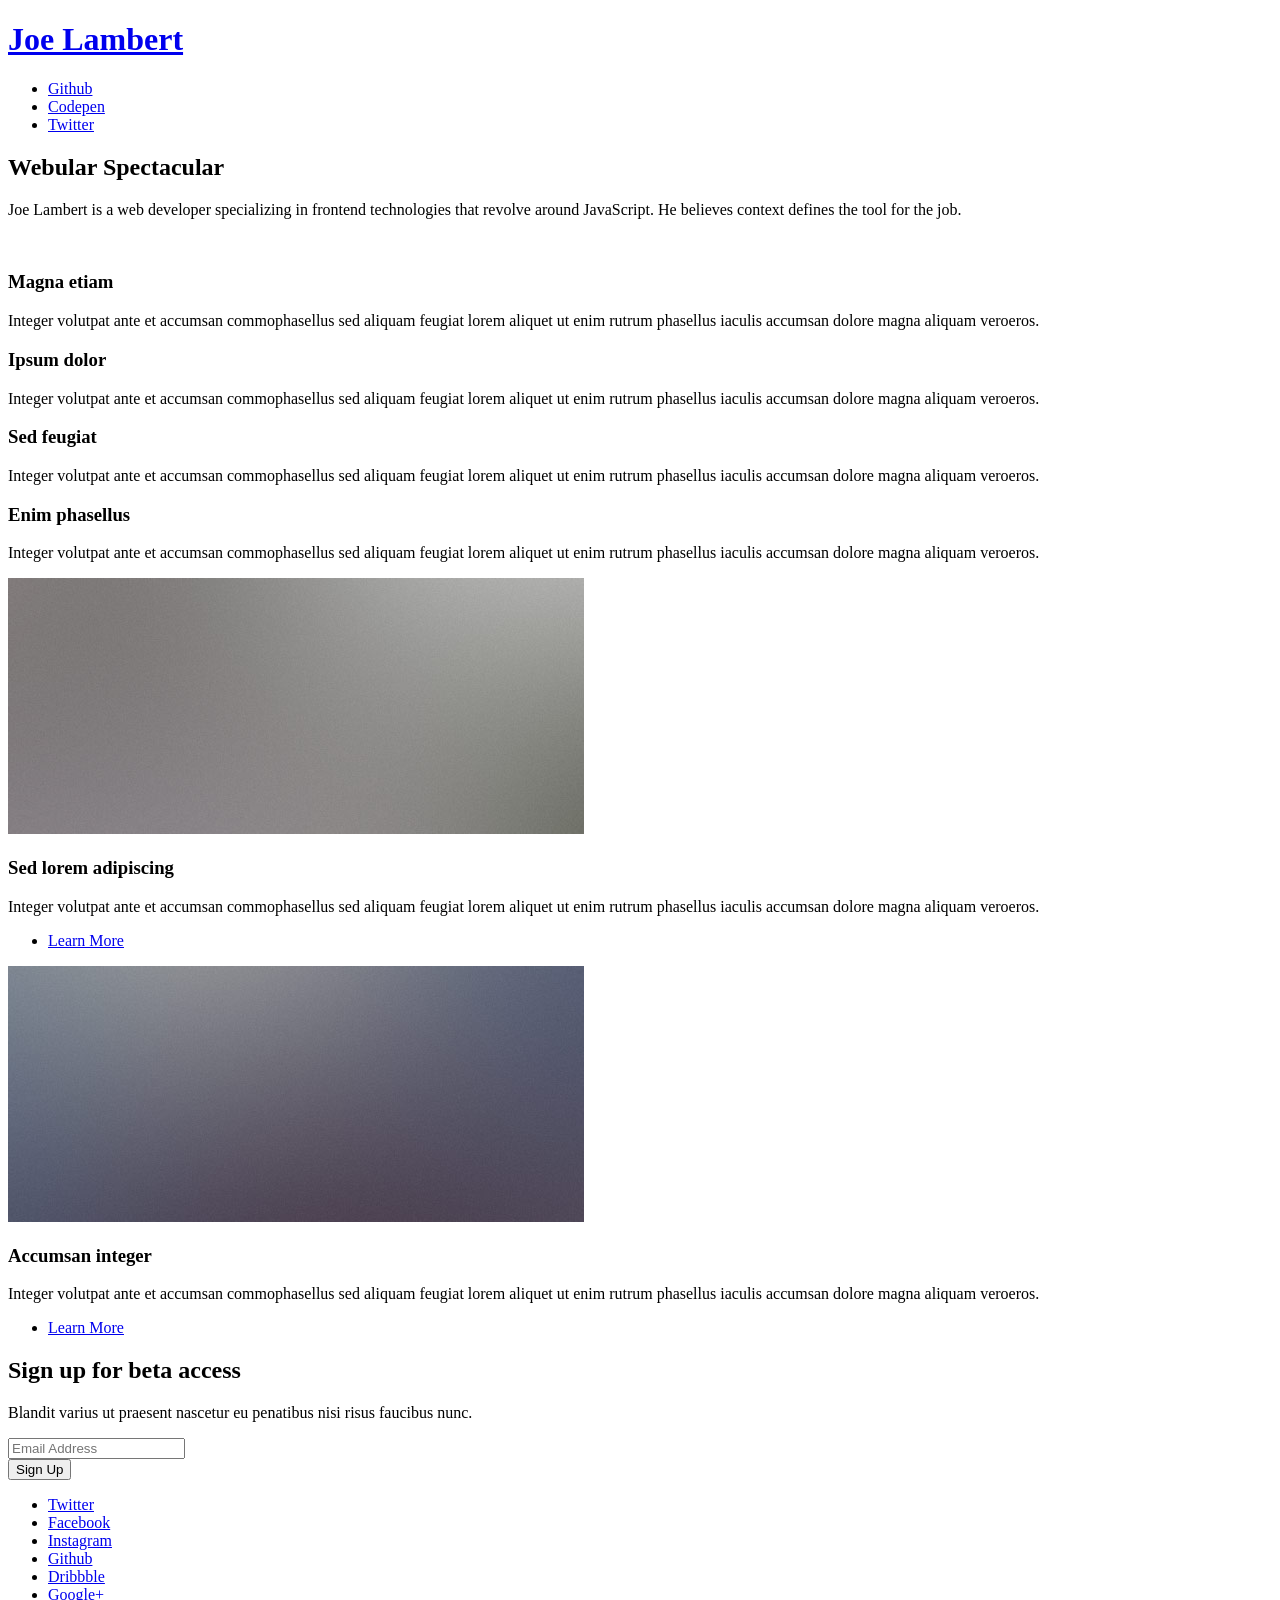
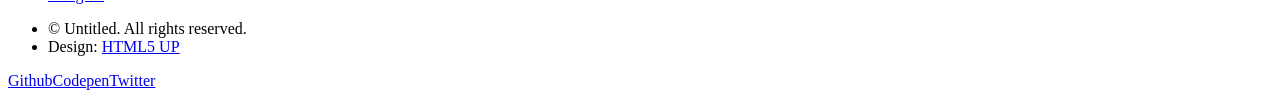
==== commit 29f997bc: "removes extra pages. customizes top content" ====
--- a/portfolio/index.html
+++ b/portfolio/index.html
@@ -1,171 +1,204 @@
-<!DOCTYPE HTML>
+<!DOCTYPE html>
 <!--
 	Alpha by HTML5 UP
 	html5up.net | @ajlkn
 	Free for personal and commercial use under the CCA 3.0 license (html5up.net/license)
 -->
 <html>
-	<head>
-		<title>Alpha by HTML5 UP</title>
-		<meta charset="utf-8" />
-		<meta name="viewport" content="width=device-width, initial-scale=1, user-scalable=no" />
-		<link rel="stylesheet" href="assets/css/main.css" />
-	</head>
-	<body class="landing is-preload">
-		<div id="page-wrapper">
-
-			<!-- Header -->
-				<header id="header" class="alt">
-					<h1><a href="index.html">Alpha</a> by HTML5 UP</h1>
-					<nav id="nav">
-						<ul>
-							<li><a href="index.html">Home</a></li>
-							<li>
-								<a href="#" class="icon solid fa-angle-down">Layouts</a>
-								<ul>
-									<li><a href="generic.html">Generic</a></li>
-									<li><a href="contact.html">Contact</a></li>
-									<li><a href="elements.html">Elements</a></li>
-									<li>
-										<a href="#">Submenu</a>
-										<ul>
-											<li><a href="#">Option One</a></li>
-											<li><a href="#">Option Two</a></li>
-											<li><a href="#">Option Three</a></li>
-											<li><a href="#">Option Four</a></li>
-										</ul>
-									</li>
-								</ul>
-							</li>
-							<li><a href="#" class="button">Sign Up</a></li>
-						</ul>
-					</nav>
-				</header>
-
-			<!-- Banner -->
-				<section id="banner">
-					<h2>Alpha</h2>
-					<p>Another fine responsive site template freebie by HTML5 UP.</p>
-					<ul class="actions special">
-						<li><a href="#" class="button primary">Sign Up</a></li>
-						<li><a href="#" class="button">Learn More</a></li>
-					</ul>
-				</section>
-
-			<!-- Main -->
-				<section id="main" class="container">
-
-					<section class="box special">
-						<header class="major">
-							<h2>Introducing the ultimate mobile app
-							<br />
-							for doing stuff with your phone</h2>
-							<p>Blandit varius ut praesent nascetur eu penatibus nisi risus faucibus nunc ornare<br />
-							adipiscing nunc adipiscing. Condimentum turpis massa.</p>
-						</header>
-						<span class="image featured"><img src="images/pic01.jpg" alt="" /></span>
-					</section>
-
-					<section class="box special features">
-						<div class="features-row">
-							<section>
-								<span class="icon solid major fa-bolt accent2"></span>
-								<h3>Magna etiam</h3>
-								<p>Integer volutpat ante et accumsan commophasellus sed aliquam feugiat lorem aliquet ut enim rutrum phasellus iaculis accumsan dolore magna aliquam veroeros.</p>
-							</section>
-							<section>
-								<span class="icon solid major fa-chart-area accent3"></span>
-								<h3>Ipsum dolor</h3>
-								<p>Integer volutpat ante et accumsan commophasellus sed aliquam feugiat lorem aliquet ut enim rutrum phasellus iaculis accumsan dolore magna aliquam veroeros.</p>
-							</section>
-						</div>
-						<div class="features-row">
-							<section>
-								<span class="icon solid major fa-cloud accent4"></span>
-								<h3>Sed feugiat</h3>
-								<p>Integer volutpat ante et accumsan commophasellus sed aliquam feugiat lorem aliquet ut enim rutrum phasellus iaculis accumsan dolore magna aliquam veroeros.</p>
-							</section>
-							<section>
-								<span class="icon solid major fa-lock accent5"></span>
-								<h3>Enim phasellus</h3>
-								<p>Integer volutpat ante et accumsan commophasellus sed aliquam feugiat lorem aliquet ut enim rutrum phasellus iaculis accumsan dolore magna aliquam veroeros.</p>
-							</section>
-						</div>
-					</section>
-
-					<div class="row">
-						<div class="col-6 col-12-narrower">
-
-							<section class="box special">
-								<span class="image featured"><img src="images/pic02.jpg" alt="" /></span>
-								<h3>Sed lorem adipiscing</h3>
-								<p>Integer volutpat ante et accumsan commophasellus sed aliquam feugiat lorem aliquet ut enim rutrum phasellus iaculis accumsan dolore magna aliquam veroeros.</p>
-								<ul class="actions special">
-									<li><a href="#" class="button alt">Learn More</a></li>
-								</ul>
-							</section>
-
-						</div>
-						<div class="col-6 col-12-narrower">
-
-							<section class="box special">
-								<span class="image featured"><img src="images/pic03.jpg" alt="" /></span>
-								<h3>Accumsan integer</h3>
-								<p>Integer volutpat ante et accumsan commophasellus sed aliquam feugiat lorem aliquet ut enim rutrum phasellus iaculis accumsan dolore magna aliquam veroeros.</p>
-								<ul class="actions special">
-									<li><a href="#" class="button alt">Learn More</a></li>
-								</ul>
-							</section>
-
-						</div>
-					</div>
-
-				</section>
-
-			<!-- CTA -->
-				<section id="cta">
-
-					<h2>Sign up for beta access</h2>
-					<p>Blandit varius ut praesent nascetur eu penatibus nisi risus faucibus nunc.</p>
-
-					<form>
-						<div class="row gtr-50 gtr-uniform">
-							<div class="col-8 col-12-mobilep">
-								<input type="email" name="email" id="email" placeholder="Email Address" />
-							</div>
-							<div class="col-4 col-12-mobilep">
-								<input type="submit" value="Sign Up" class="fit" />
-							</div>
-						</div>
-					</form>
-
-				</section>
-
-			<!-- Footer -->
-				<footer id="footer">
-					<ul class="icons">
-						<li><a href="#" class="icon brands fa-twitter"><span class="label">Twitter</span></a></li>
-						<li><a href="#" class="icon brands fa-facebook-f"><span class="label">Facebook</span></a></li>
-						<li><a href="#" class="icon brands fa-instagram"><span class="label">Instagram</span></a></li>
-						<li><a href="#" class="icon brands fa-github"><span class="label">Github</span></a></li>
-						<li><a href="#" class="icon brands fa-dribbble"><span class="label">Dribbble</span></a></li>
-						<li><a href="#" class="icon brands fa-google-plus"><span class="label">Google+</span></a></li>
-					</ul>
-					<ul class="copyright">
-						<li>&copy; Untitled. All rights reserved.</li><li>Design: <a href="http://html5up.net">HTML5 UP</a></li>
-					</ul>
-				</footer>
-
-		</div>
-
-		<!-- Scripts -->
-			<script src="assets/js/jquery.min.js"></script>
-			<script src="assets/js/jquery.dropotron.min.js"></script>
-			<script src="assets/js/jquery.scrollex.min.js"></script>
-			<script src="assets/js/browser.min.js"></script>
-			<script src="assets/js/breakpoints.min.js"></script>
-			<script src="assets/js/util.js"></script>
-			<script src="assets/js/main.js"></script>
-
-	</body>
-</html>+  <head>
+    <title>Joe Lambert</title>
+    <meta charset="utf-8" />
+    <meta
+      name="viewport"
+      content="width=device-width, initial-scale=1, user-scalable=no"
+    />
+    <link rel="stylesheet" href="assets/css/main.css" />
+  </head>
+  <body class="landing is-preload">
+    <div id="page-wrapper">
+      <!-- Header -->
+      <header id="header" class="alt">
+        <h1><a href="index.html">Joe Lambert</a></h1>
+        <nav id="nav">
+          <ul>
+            <li><a href="https://github.com/losephjambert">Github</a></li>
+            <li><a href="https://codepen.io/losephjambert">Codepen</a></li>
+            <li><a href="https://twitter.com/losephjambert">Twitter</a></li>
+          </ul>
+        </nav>
+      </header>
+
+      <!-- Banner -->
+      <section id="banner"></section>
+
+      <!-- Main -->
+      <section id="main" class="container">
+        <section class="box special">
+          <header class="major">
+            <h2>Webular Spectacular</h2>
+            <p>
+              Joe Lambert is a web developer specializing in frontend
+              technologies that revolve around JavaScript. He believes context
+              defines the tool for the job.
+            </p>
+          </header>
+          <span class="image featured"
+            ><img src="images/pic01.jpg" alt=""
+          /></span>
+        </section>
+
+        <section class="box special features">
+          <div class="features-row">
+            <section>
+              <span class="icon solid major fa-bolt accent2"></span>
+              <h3>Magna etiam</h3>
+              <p>
+                Integer volutpat ante et accumsan commophasellus sed aliquam
+                feugiat lorem aliquet ut enim rutrum phasellus iaculis accumsan
+                dolore magna aliquam veroeros.
+              </p>
+            </section>
+            <section>
+              <span class="icon solid major fa-chart-area accent3"></span>
+              <h3>Ipsum dolor</h3>
+              <p>
+                Integer volutpat ante et accumsan commophasellus sed aliquam
+                feugiat lorem aliquet ut enim rutrum phasellus iaculis accumsan
+                dolore magna aliquam veroeros.
+              </p>
+            </section>
+          </div>
+          <div class="features-row">
+            <section>
+              <span class="icon solid major fa-cloud accent4"></span>
+              <h3>Sed feugiat</h3>
+              <p>
+                Integer volutpat ante et accumsan commophasellus sed aliquam
+                feugiat lorem aliquet ut enim rutrum phasellus iaculis accumsan
+                dolore magna aliquam veroeros.
+              </p>
+            </section>
+            <section>
+              <span class="icon solid major fa-lock accent5"></span>
+              <h3>Enim phasellus</h3>
+              <p>
+                Integer volutpat ante et accumsan commophasellus sed aliquam
+                feugiat lorem aliquet ut enim rutrum phasellus iaculis accumsan
+                dolore magna aliquam veroeros.
+              </p>
+            </section>
+          </div>
+        </section>
+
+        <div class="row">
+          <div class="col-6 col-12-narrower">
+            <section class="box special">
+              <span class="image featured"
+                ><img src="images/pic02.jpg" alt=""
+              /></span>
+              <h3>Sed lorem adipiscing</h3>
+              <p>
+                Integer volutpat ante et accumsan commophasellus sed aliquam
+                feugiat lorem aliquet ut enim rutrum phasellus iaculis accumsan
+                dolore magna aliquam veroeros.
+              </p>
+              <ul class="actions special">
+                <li><a href="#" class="button alt">Learn More</a></li>
+              </ul>
+            </section>
+          </div>
+          <div class="col-6 col-12-narrower">
+            <section class="box special">
+              <span class="image featured"
+                ><img src="images/pic03.jpg" alt=""
+              /></span>
+              <h3>Accumsan integer</h3>
+              <p>
+                Integer volutpat ante et accumsan commophasellus sed aliquam
+                feugiat lorem aliquet ut enim rutrum phasellus iaculis accumsan
+                dolore magna aliquam veroeros.
+              </p>
+              <ul class="actions special">
+                <li><a href="#" class="button alt">Learn More</a></li>
+              </ul>
+            </section>
+          </div>
+        </div>
+      </section>
+
+      <!-- CTA -->
+      <section id="cta">
+        <h2>Sign up for beta access</h2>
+        <p>
+          Blandit varius ut praesent nascetur eu penatibus nisi risus faucibus
+          nunc.
+        </p>
+
+        <form>
+          <div class="row gtr-50 gtr-uniform">
+            <div class="col-8 col-12-mobilep">
+              <input
+                type="email"
+                name="email"
+                id="email"
+                placeholder="Email Address"
+              />
+            </div>
+            <div class="col-4 col-12-mobilep">
+              <input type="submit" value="Sign Up" class="fit" />
+            </div>
+          </div>
+        </form>
+      </section>
+
+      <!-- Footer -->
+      <footer id="footer">
+        <ul class="icons">
+          <li>
+            <a href="#" class="icon brands fa-twitter"
+              ><span class="label">Twitter</span></a
+            >
+          </li>
+          <li>
+            <a href="#" class="icon brands fa-facebook-f"
+              ><span class="label">Facebook</span></a
+            >
+          </li>
+          <li>
+            <a href="#" class="icon brands fa-instagram"
+              ><span class="label">Instagram</span></a
+            >
+          </li>
+          <li>
+            <a href="#" class="icon brands fa-github"
+              ><span class="label">Github</span></a
+            >
+          </li>
+          <li>
+            <a href="#" class="icon brands fa-dribbble"
+              ><span class="label">Dribbble</span></a
+            >
+          </li>
+          <li>
+            <a href="#" class="icon brands fa-google-plus"
+              ><span class="label">Google+</span></a
+            >
+          </li>
+        </ul>
+        <ul class="copyright">
+          <li>&copy; Untitled. All rights reserved.</li>
+          <li>Design: <a href="http://html5up.net">HTML5 UP</a></li>
+        </ul>
+      </footer>
+    </div>
+
+    <!-- Scripts -->
+    <script src="assets/js/jquery.min.js"></script>
+    <script src="assets/js/jquery.dropotron.min.js"></script>
+    <script src="assets/js/jquery.scrollex.min.js"></script>
+    <script src="assets/js/browser.min.js"></script>
+    <script src="assets/js/breakpoints.min.js"></script>
+    <script src="assets/js/util.js"></script>
+    <script src="assets/js/main.js"></script>
+  </body>
+</html>
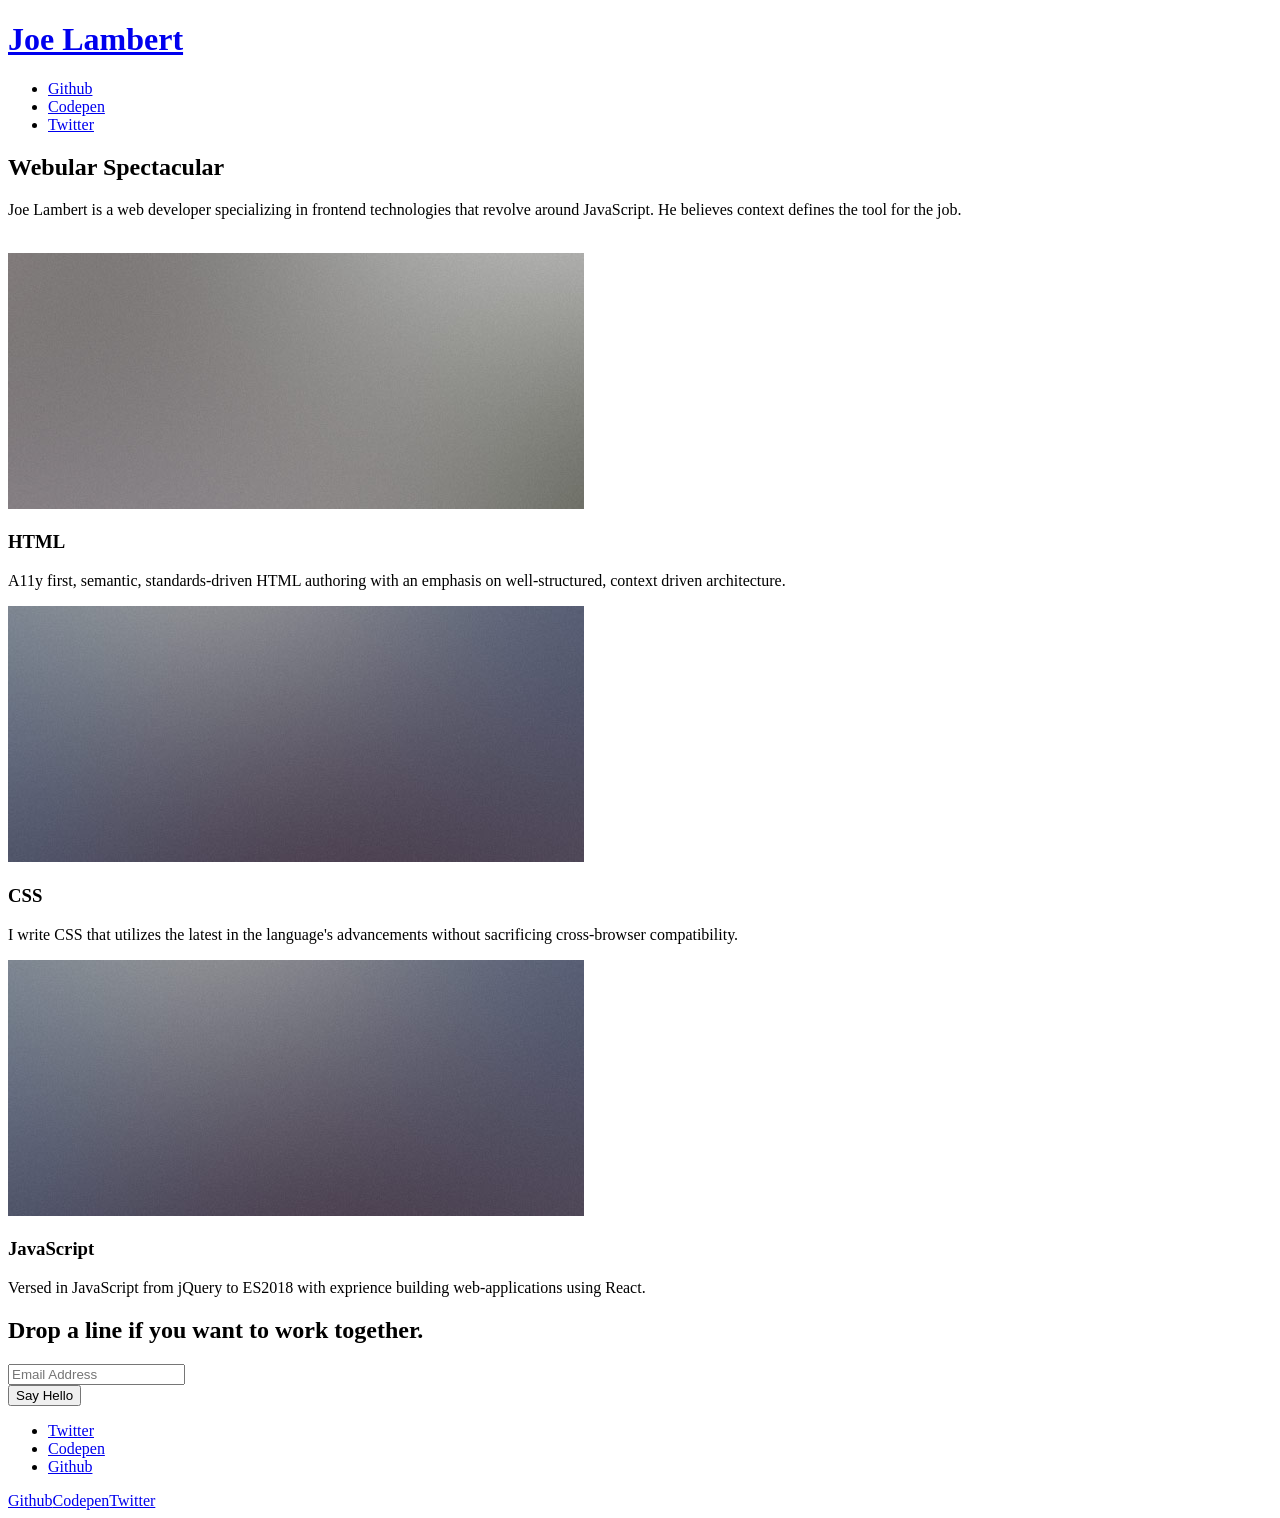
==== commit 8aebbbbc: "adds rest of my content" ====
--- a/portfolio/index.html
+++ b/portfolio/index.html
@@ -47,80 +47,41 @@
           /></span>
         </section>
 
-        <section class="box special features">
-          <div class="features-row">
-            <section>
-              <span class="icon solid major fa-bolt accent2"></span>
-              <h3>Magna etiam</h3>
-              <p>
-                Integer volutpat ante et accumsan commophasellus sed aliquam
-                feugiat lorem aliquet ut enim rutrum phasellus iaculis accumsan
-                dolore magna aliquam veroeros.
-              </p>
-            </section>
-            <section>
-              <span class="icon solid major fa-chart-area accent3"></span>
-              <h3>Ipsum dolor</h3>
-              <p>
-                Integer volutpat ante et accumsan commophasellus sed aliquam
-                feugiat lorem aliquet ut enim rutrum phasellus iaculis accumsan
-                dolore magna aliquam veroeros.
-              </p>
-            </section>
-          </div>
-          <div class="features-row">
-            <section>
-              <span class="icon solid major fa-cloud accent4"></span>
-              <h3>Sed feugiat</h3>
-              <p>
-                Integer volutpat ante et accumsan commophasellus sed aliquam
-                feugiat lorem aliquet ut enim rutrum phasellus iaculis accumsan
-                dolore magna aliquam veroeros.
-              </p>
-            </section>
-            <section>
-              <span class="icon solid major fa-lock accent5"></span>
-              <h3>Enim phasellus</h3>
-              <p>
-                Integer volutpat ante et accumsan commophasellus sed aliquam
-                feugiat lorem aliquet ut enim rutrum phasellus iaculis accumsan
-                dolore magna aliquam veroeros.
-              </p>
-            </section>
-          </div>
-        </section>
-
         <div class="row">
-          <div class="col-6 col-12-narrower">
+          <div class="col-4 col-12-narrower">
             <section class="box special">
               <span class="image featured"
                 ><img src="images/pic02.jpg" alt=""
               /></span>
-              <h3>Sed lorem adipiscing</h3>
+              <h3>HTML</h3>
               <p>
-                Integer volutpat ante et accumsan commophasellus sed aliquam
-                feugiat lorem aliquet ut enim rutrum phasellus iaculis accumsan
-                dolore magna aliquam veroeros.
+                A11y first, semantic, standards-driven HTML authoring with an
+                emphasis on well-structured, context driven architecture.
               </p>
-              <ul class="actions special">
-                <li><a href="#" class="button alt">Learn More</a></li>
-              </ul>
             </section>
           </div>
-          <div class="col-6 col-12-narrower">
+          <div class="col-4 col-12-narrower">
             <section class="box special">
               <span class="image featured"
                 ><img src="images/pic03.jpg" alt=""
               /></span>
-              <h3>Accumsan integer</h3>
+              <h3>CSS</h3>
               <p>
-                Integer volutpat ante et accumsan commophasellus sed aliquam
-                feugiat lorem aliquet ut enim rutrum phasellus iaculis accumsan
-                dolore magna aliquam veroeros.
+                I write CSS that utilizes the latest in the language's
+                advancements without sacrificing cross-browser compatibility.
               </p>
-              <ul class="actions special">
-                <li><a href="#" class="button alt">Learn More</a></li>
-              </ul>
+            </section>
+          </div>
+          <div class="col-4 col-12-narrower">
+            <section class="box special">
+              <span class="image featured"
+                ><img src="images/pic03.jpg" alt=""
+              /></span>
+              <h3>JavaScript</h3>
+              <p>
+                Versed in JavaScript from jQuery to ES2018 with exprience
+                building web-applications using React.
+              </p>
             </section>
           </div>
         </div>
@@ -128,11 +89,7 @@
 
       <!-- CTA -->
       <section id="cta">
-        <h2>Sign up for beta access</h2>
-        <p>
-          Blandit varius ut praesent nascetur eu penatibus nisi risus faucibus
-          nunc.
-        </p>
+        <h2>Drop a line if you want to work together.</h2>
 
         <form>
           <div class="row gtr-50 gtr-uniform">
@@ -145,7 +102,7 @@
               />
             </div>
             <div class="col-4 col-12-mobilep">
-              <input type="submit" value="Sign Up" class="fit" />
+              <input type="submit" value="Say Hello" class="fit" />
             </div>
           </div>
         </form>
@@ -160,13 +117,8 @@
             >
           </li>
           <li>
-            <a href="#" class="icon brands fa-facebook-f"
-              ><span class="label">Facebook</span></a
-            >
-          </li>
-          <li>
-            <a href="#" class="icon brands fa-instagram"
-              ><span class="label">Instagram</span></a
+            <a href="#" class="icon brands fa-codepen"
+              ><span class="label">Codepen</span></a
             >
           </li>
           <li>
@@ -174,21 +126,7 @@
               ><span class="label">Github</span></a
             >
           </li>
-          <li>
-            <a href="#" class="icon brands fa-dribbble"
-              ><span class="label">Dribbble</span></a
-            >
-          </li>
-          <li>
-            <a href="#" class="icon brands fa-google-plus"
-              ><span class="label">Google+</span></a
-            >
-          </li>
-        </ul>
-        <ul class="copyright">
-          <li>&copy; Untitled. All rights reserved.</li>
-          <li>Design: <a href="http://html5up.net">HTML5 UP</a></li>
-        </ul>
+
       </footer>
     </div>
 
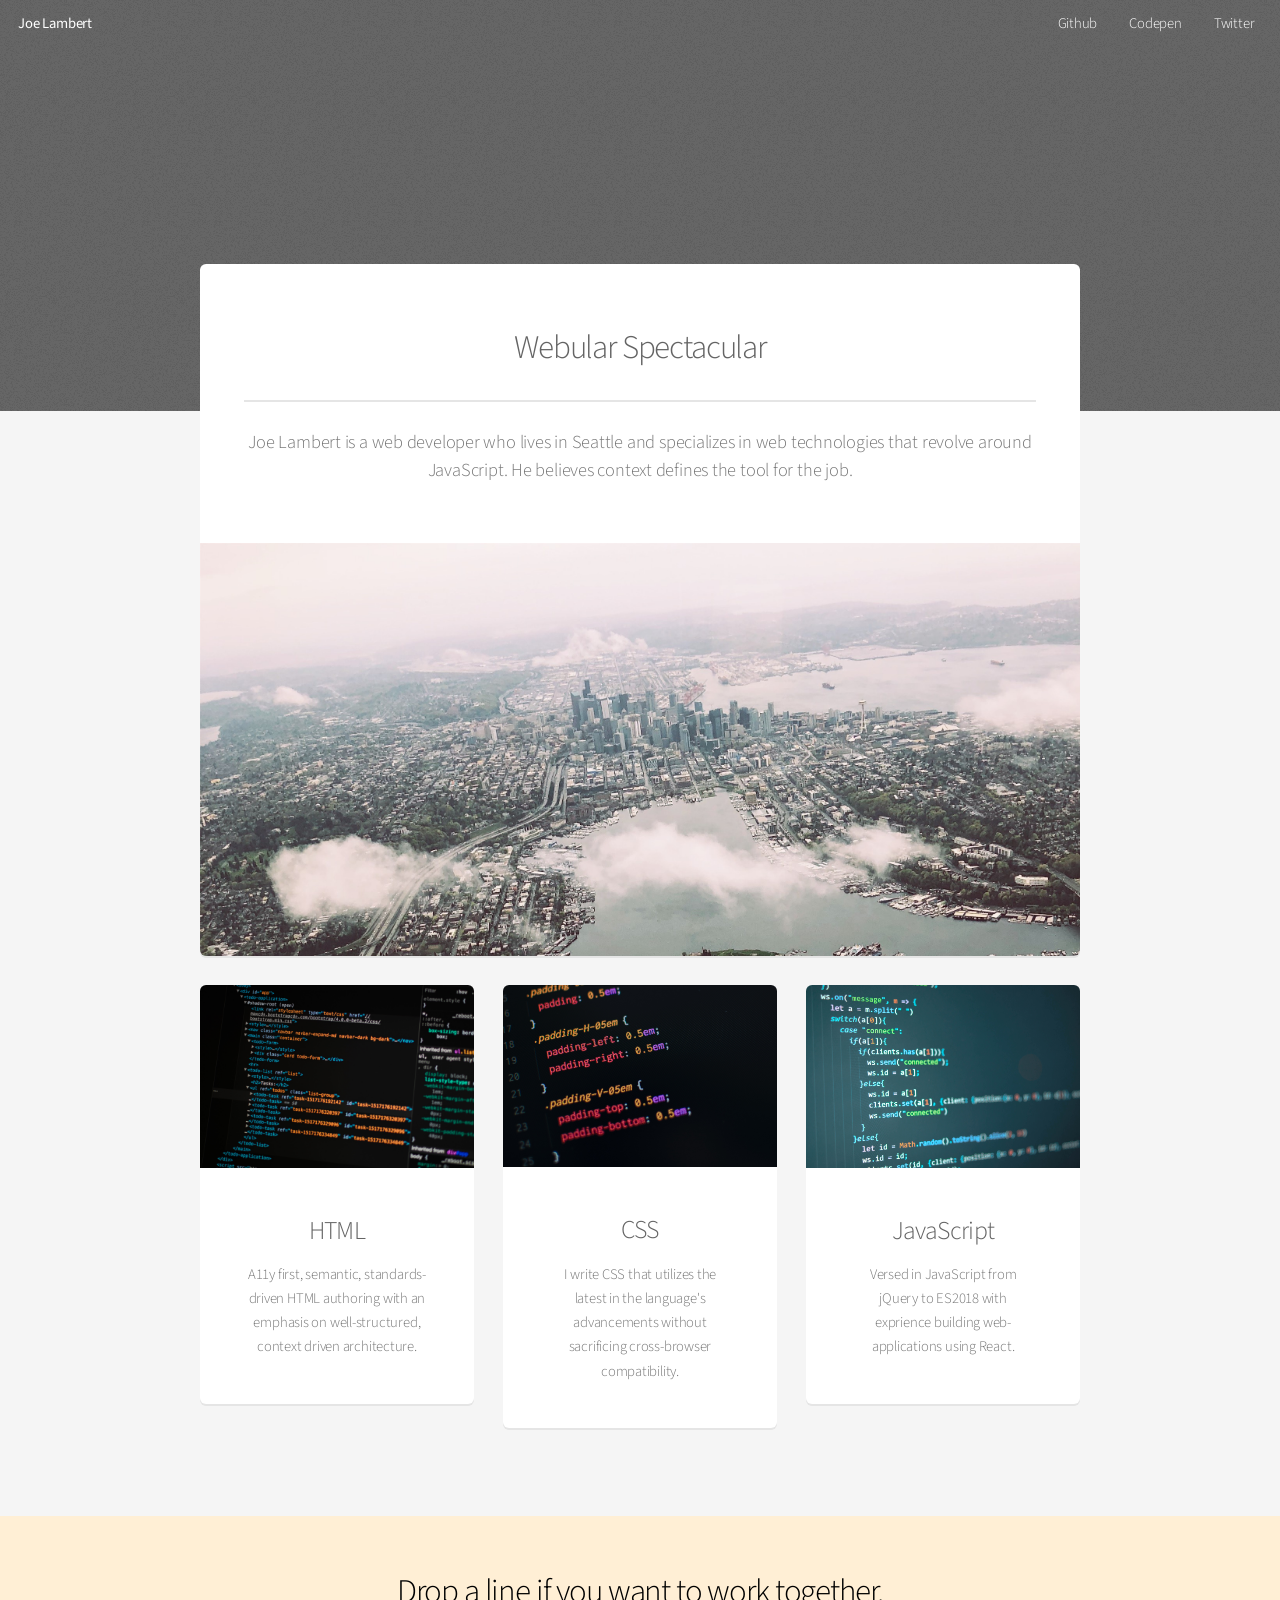
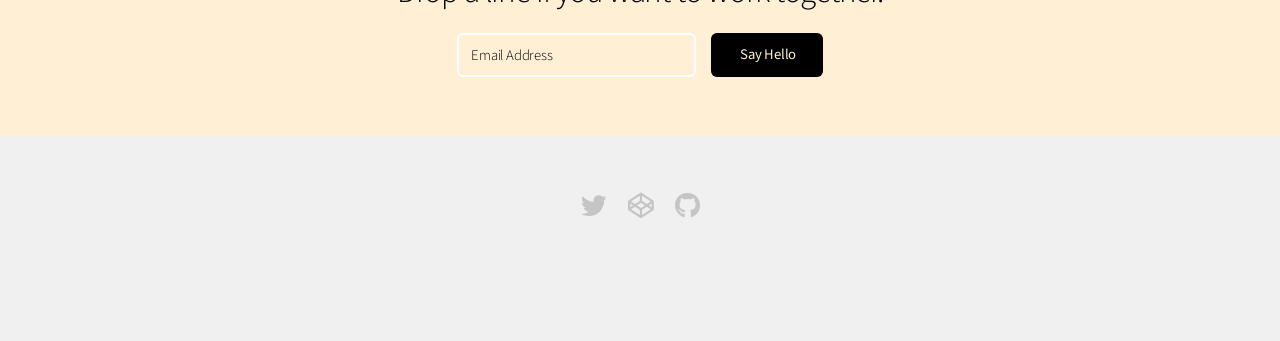
==== commit 124ec876: "adjusts styles to match my flavor" ====
--- a/portfolio/index.html
+++ b/portfolio/index.html
@@ -37,7 +37,7 @@
           <header class="major">
             <h2>Webular Spectacular</h2>
             <p>
-              Joe Lambert is a web developer specializing in frontend
+              Joe Lambert is a web developer who lives in Seattle and specializes in web
               technologies that revolve around JavaScript. He believes context
               defines the tool for the job.
             </p>
@@ -51,7 +51,7 @@
           <div class="col-4 col-12-narrower">
             <section class="box special">
               <span class="image featured"
-                ><img src="images/pic02.jpg" alt=""
+                ><img src="images/html.jpg" alt=""
               /></span>
               <h3>HTML</h3>
               <p>
@@ -63,7 +63,7 @@
           <div class="col-4 col-12-narrower">
             <section class="box special">
               <span class="image featured"
-                ><img src="images/pic03.jpg" alt=""
+                ><img src="images/css.jpg" alt=""
               /></span>
               <h3>CSS</h3>
               <p>
@@ -75,7 +75,7 @@
           <div class="col-4 col-12-narrower">
             <section class="box special">
               <span class="image featured"
-                ><img src="images/pic03.jpg" alt=""
+                ><img src="images/js.jpg" alt=""
               /></span>
               <h3>JavaScript</h3>
               <p>
--- a/portfolio/assets/css/main.css
+++ b/portfolio/assets/css/main.css
@@ -3163,8 +3163,8 @@
 	#banner {
 		background-attachment: scroll,							fixed;
 		background-color: #666;
-		background-image: url("images/overlay.png"), url("../../images/banner.jpg");
-		background-position: top left,						center center;
+		background-image: url("images/overlay.png"), url("https://media.giphy.com/media/kZKA1wsWnBzr7dJ6Ss/giphy.gif");
+		background-position: top left,						left -150px;
 		background-repeat: repeat,							no-repeat;
 		background-size: auto,							cover;
 		color: #fff;
@@ -3303,8 +3303,8 @@
 /* CTA */
 
 	#cta {
-		background: #e89980;
-		color: #f9e6df;
+		background: papayawhip;
+		color: black;
 		padding: 3.5em 0 4em 0;
 		text-align: center;
 	}
@@ -3324,8 +3324,8 @@
 		#cta input[type="button"],
 		#cta .button {
 			box-shadow: none;
-			background: #fff;
-			color: #e89980;
+			background: black;
+			color: papayawhip;
 		}
 
 		#cta input[type="text"],
@@ -3333,9 +3333,10 @@
 		#cta input[type="email"],
 		#cta select,
 		#cta textarea {
-			color: #ffffff;
-			background: rgba(255, 255, 255, 0.15);
+			color: black;
+			background:papayawhip;
 			border: 0;
+			box-shadow: inset 0 0 0 2px #fff;
 		}
 
 			#cta input[type="text"]:focus,
@@ -3347,23 +3348,23 @@
 			}
 
 		#cta ::-webkit-input-placeholder {
-			color: rgba(255, 255, 255, 0.75) !important;
+			color: black !important;
 		}
 
 		#cta :-moz-placeholder {
-			color: rgba(255, 255, 255, 0.75) !important;
+			color: black !important;
 		}
 
 		#cta ::-moz-placeholder {
-			color: rgba(255, 255, 255, 0.75) !important;
+			color: black !important;
 		}
 
 		#cta :-ms-input-placeholder {
-			color: rgba(255, 255, 255, 0.75) !important;
+			color: black !important;
 		}
 
 		#cta .formerize-placeholder {
-			color: rgba(255, 255, 255, 0.75) !important;
+			color: black !important;
 		}
 
 /* Wide */
